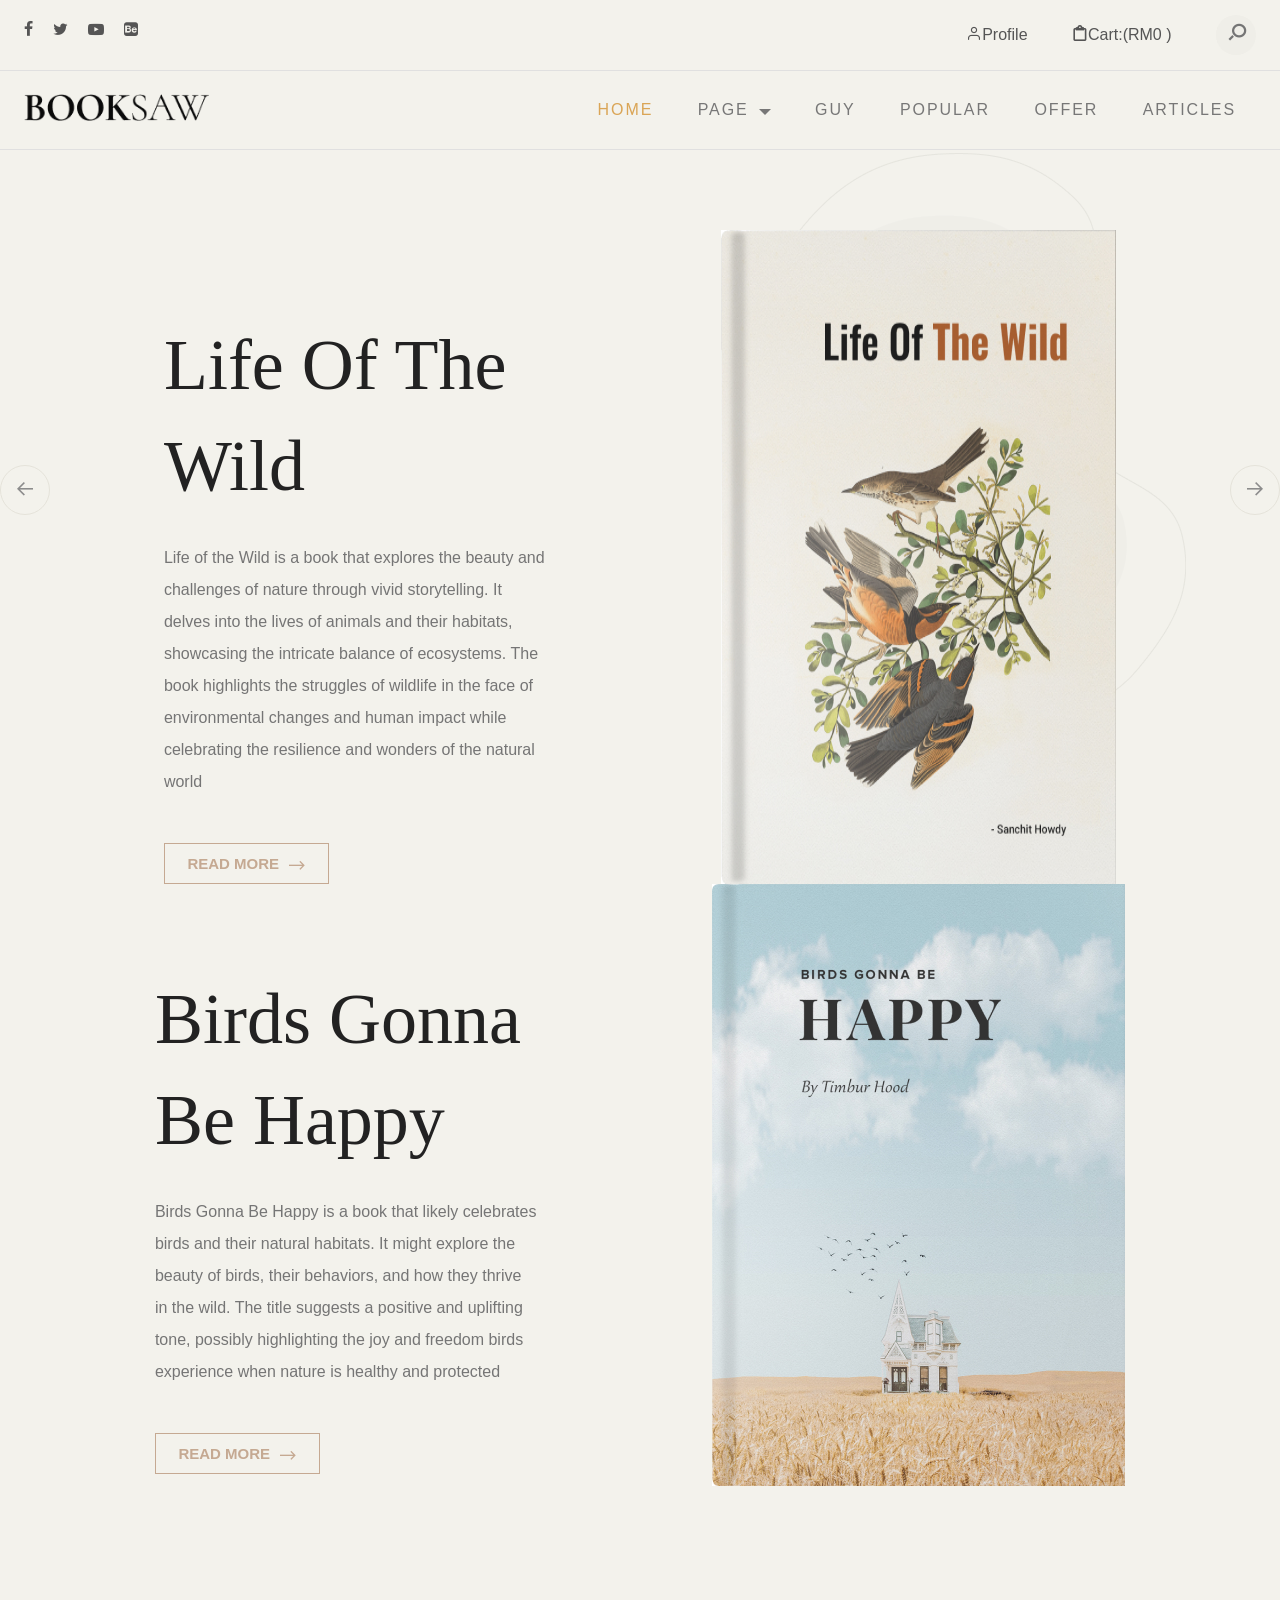
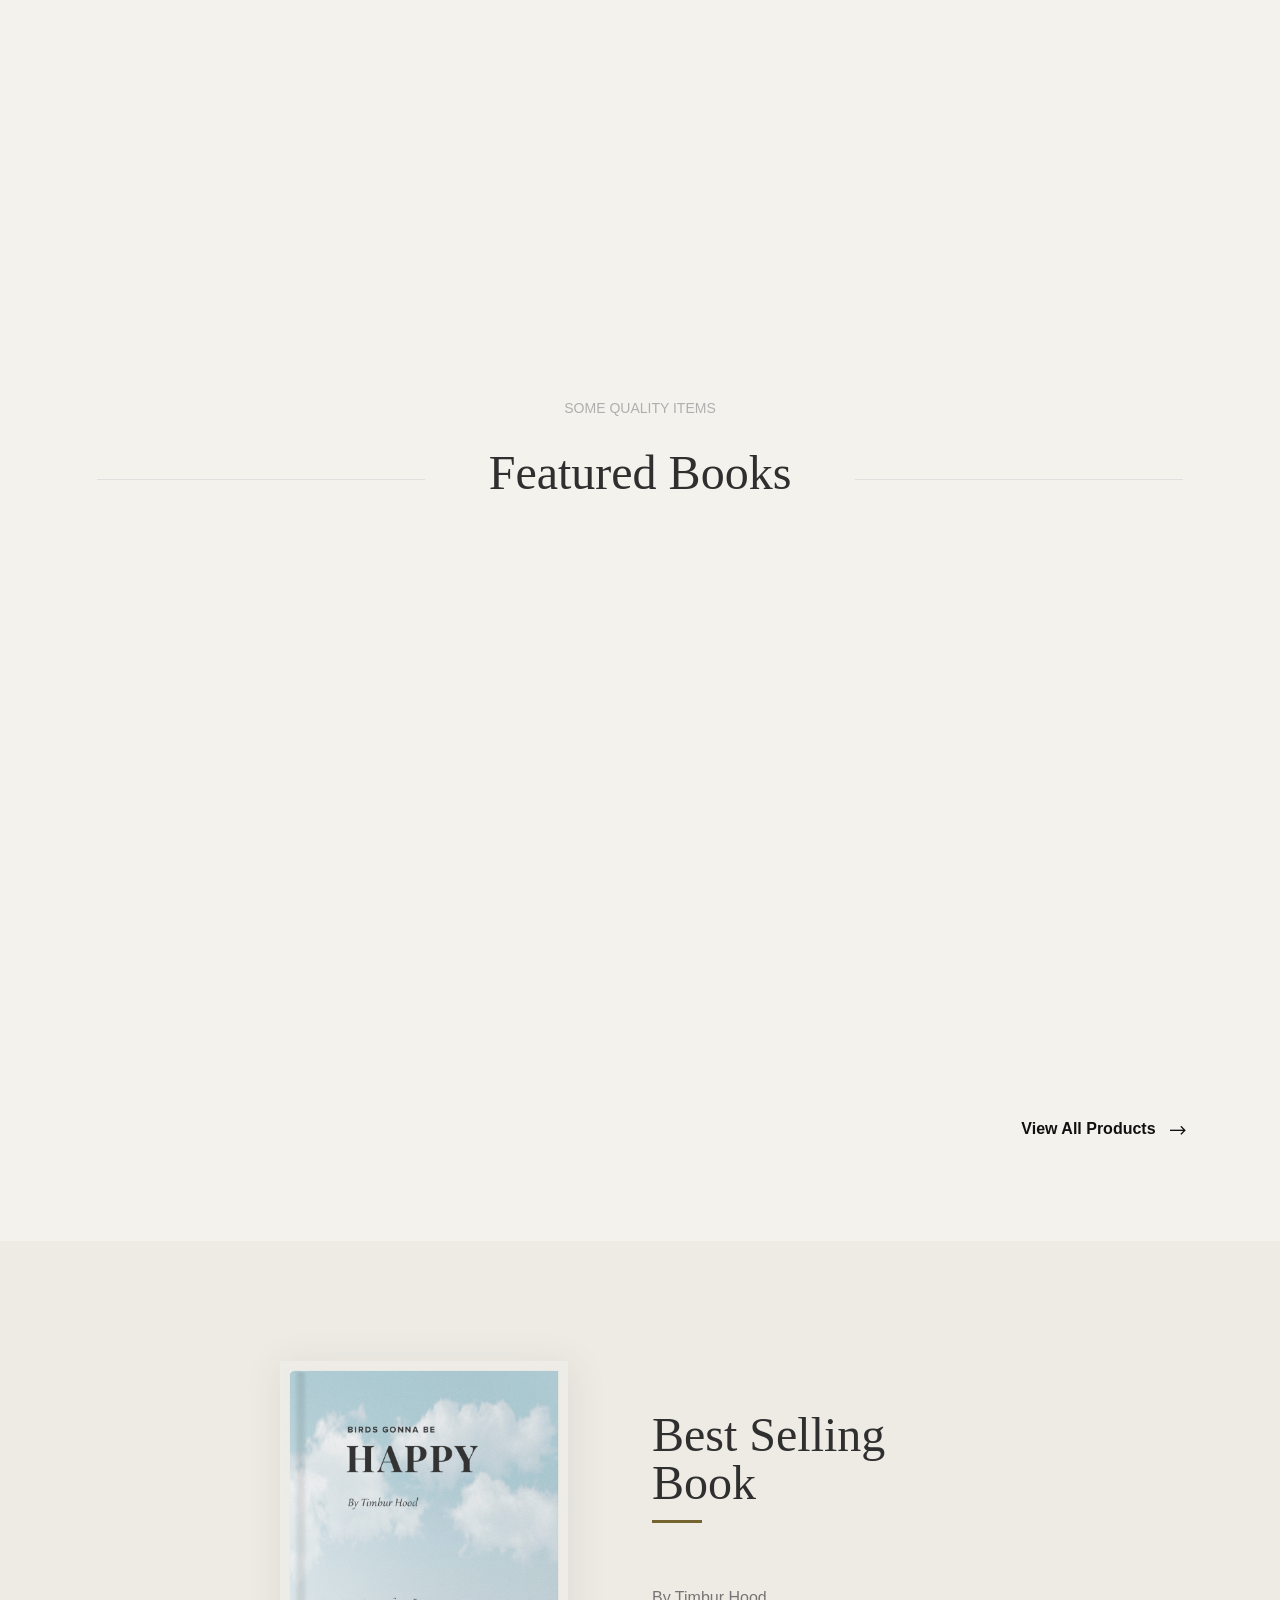
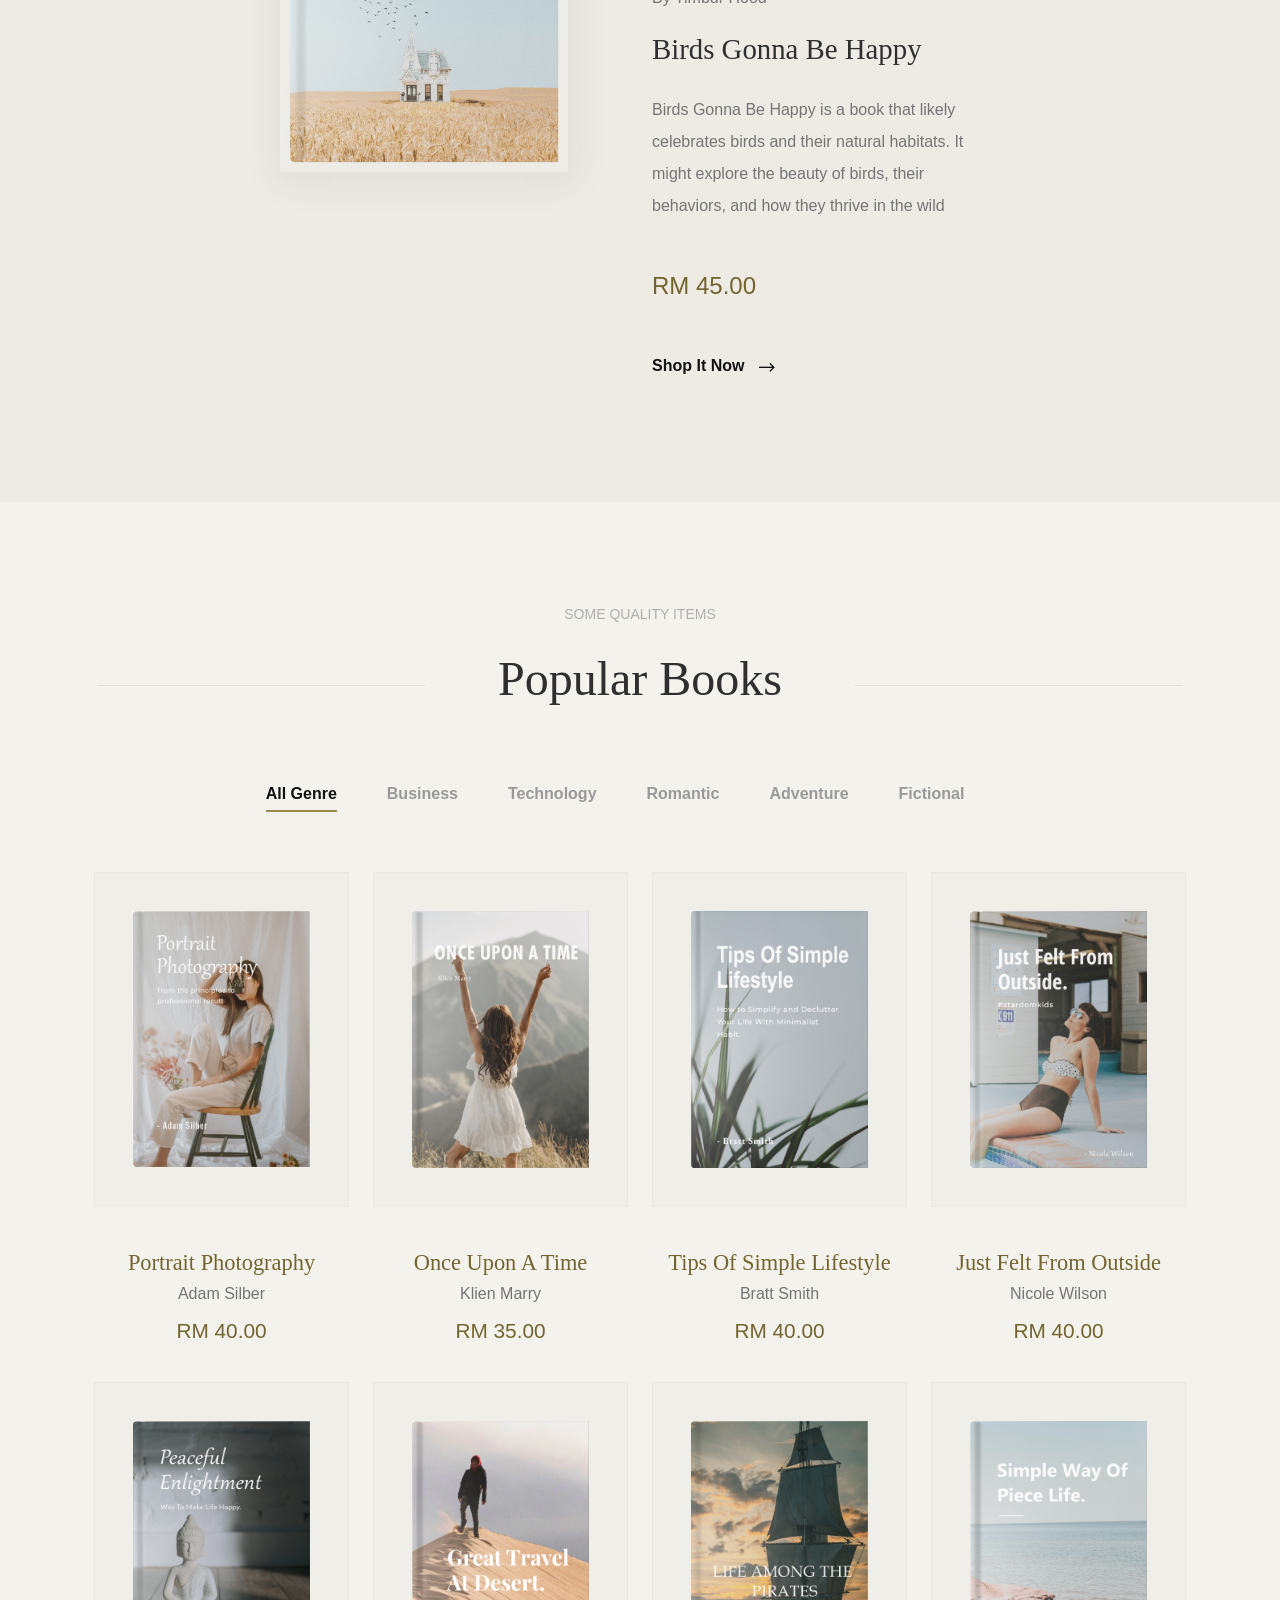
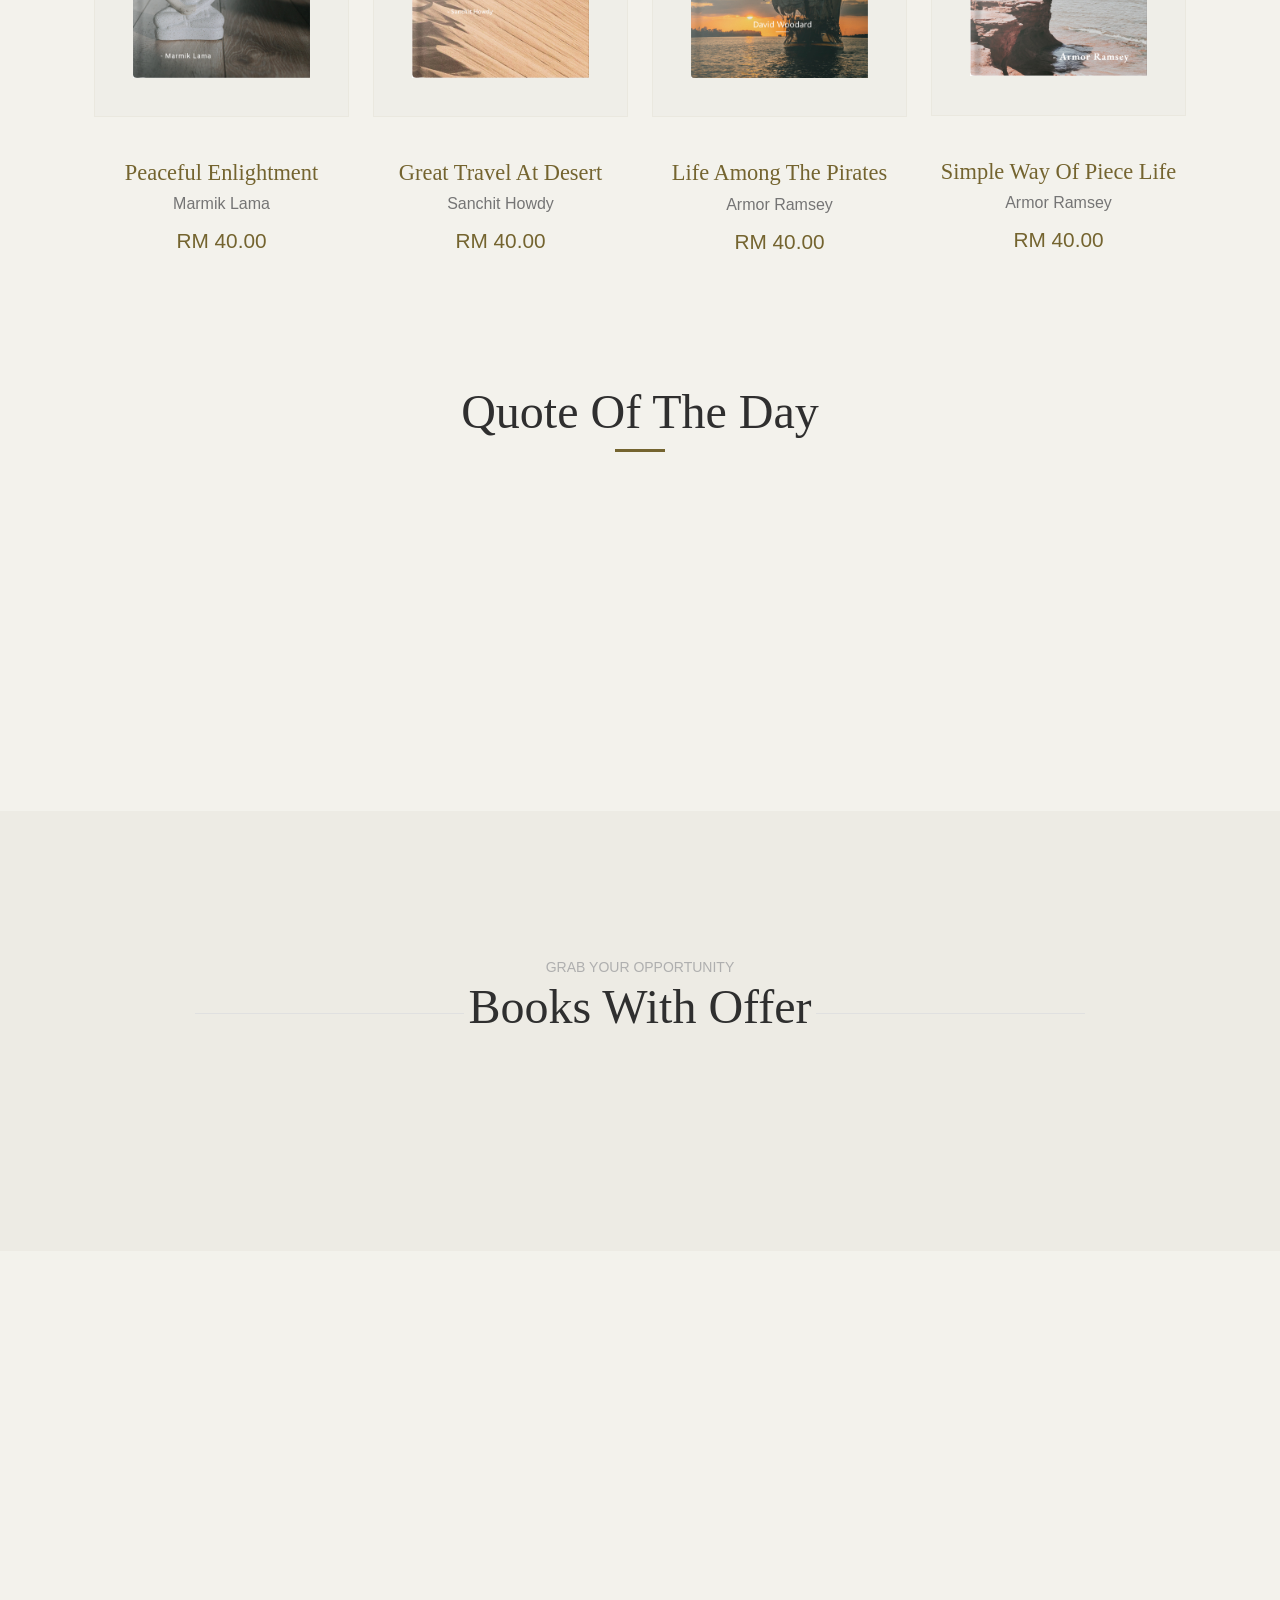
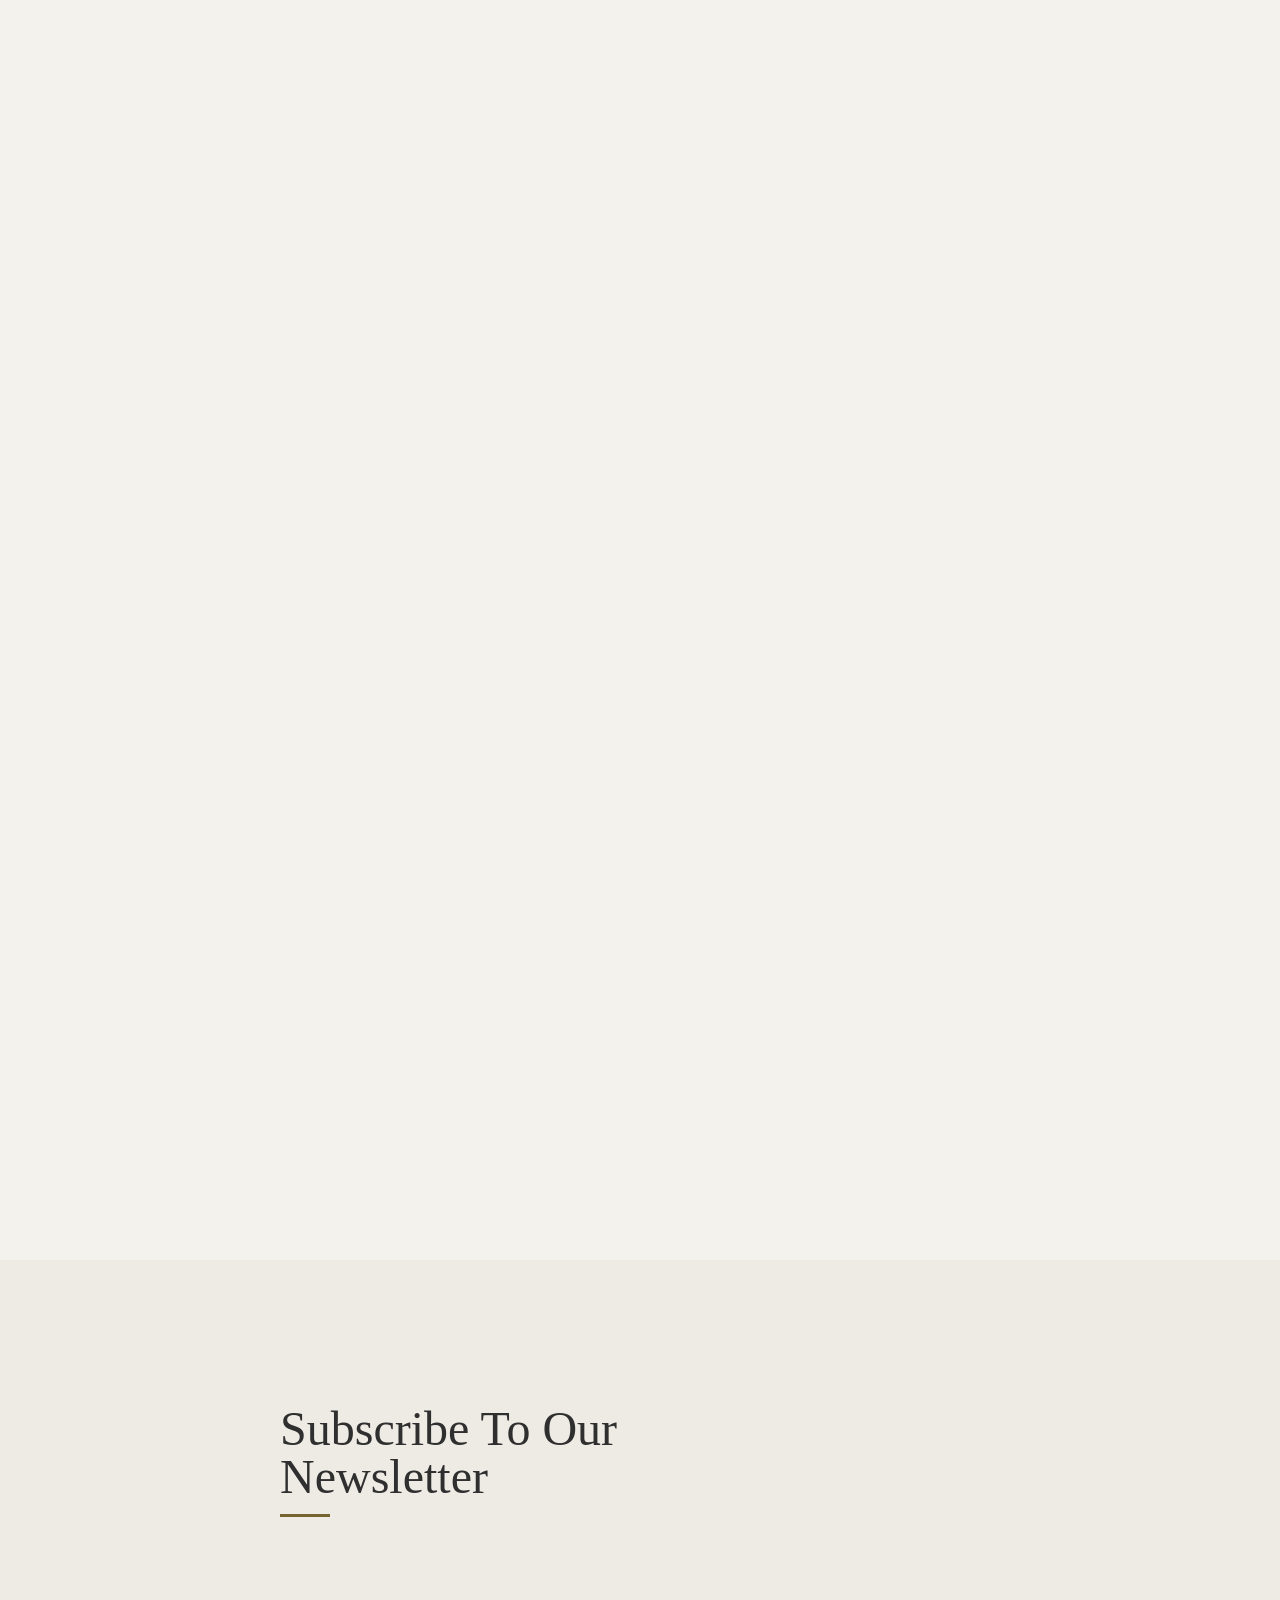
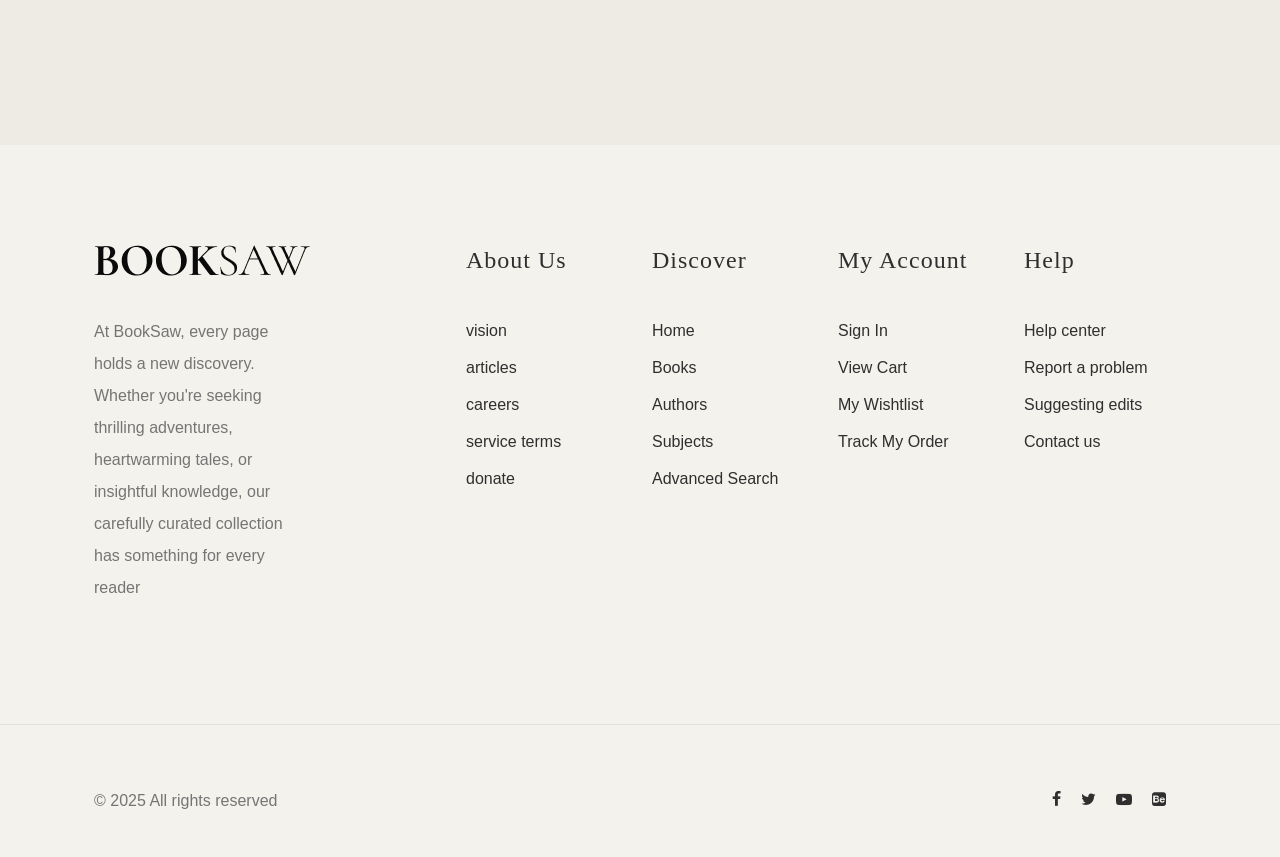
==== index.html @ 44cd3857 "Commit pertama" ====
<!DOCTYPE html>
<html lang="en">

<head>
	<title>BookSaw</title>
	<meta charset="utf-8">
	<meta http-equiv="X-UA-Compatible" content="IE=edge">
	<meta name="viewport" content="width=device-width, initial-scale=1.0">
	<meta name="format-detection" content="telephone=no">
	<meta name="apple-mobile-web-app-capable" content="yes">
	<meta name="author" content="">
	<meta name="keywords" content="">
	<meta name="description" content="">

	<link href="https://cdn.jsdelivr.net/npm/bootstrap@5.3.1/dist/css/bootstrap.min.css" rel="stylesheet"
		integrity="sha384-4bw+/aepP/YC94hEpVNVgiZdgIC5+VKNBQNGCHeKRQN+PtmoHDEXuppvnDJzQIu9" crossorigin="anonymous">

	<link rel="stylesheet" type="text/css" href="css/normalize.css">
	<link rel="stylesheet" type="text/css" href="icomoon/icomoon.css">
	<link rel="stylesheet" type="text/css" href="css/vendor.css">
	<link rel="stylesheet" type="text/css" href="style.css">

</head>

<body data-bs-spy="scroll" data-bs-target="#header" tabindex="0">

	<div id="header-wrap">

		<div class="top-content">
			<div class="container-fluid">
				<div class="row">
					<div class="col-md-6">
						<div class="social-links">
							<ul>
								<li>
									<a href="#"><i class="icon icon-facebook"></i></a>
								</li>
								<li>
									<a href="#"><i class="icon icon-twitter"></i></a>
								</li>
								<li>
									<a href="#"><i class="icon icon-youtube-play"></i></a>
								</li>
								<li>
									<a href="#"><i class="icon icon-behance-square"></i></a>
								</li>
							</ul>
						</div><!--social-links-->
					</div>
					<div class="col-md-6">
						<div class="right-element">
							<a href="#" class="user-account for-buy"><i
									class="icon icon-user"></i><span>Profile</span></a>
							<a href="#" class="cart for-buy"><i class="icon icon-clipboard"></i><span>Cart:(RM0
									)</span></a>

							<div class="action-menu">

								<div class="search-bar">
									<a href="#" class="search-button search-toggle" data-selector="#header-wrap">
										<i class="icon icon-search"></i>
									</a>
									<form role="search" method="get" class="search-box">
										<input class="search-field text search-input" placeholder="Search"
											type="search">
									</form>
								</div>
							</div>

						</div><!--top-right-->
					</div>

				</div>
			</div>
		</div><!--top-content-->

		<header id="header">
			<div class="container-fluid">
				<div class="row">

					<div class="col-md-2">
						<div class="main-logo">
							<a href="index.html"><img src="images/main-logo.png" alt="logo"></a>
						</div>

					</div>

					<div class="col-md-10">

						<nav id="navbar">
							<div class="main-menu stellarnav">
								<ul class="menu-list">
									<li class="menu-item active"><a href="#home">Home</a></li>
									<li class="menu-item has-sub">
										<a href="#pages" class="nav-link">Page</a>

										<ul>
											<li class="active"><a href="index.html">Home</a></li>
											<li><a href="index.html">About</a></li>
											<li><a href="index.html">Styles</a></li>
											<li><a href="index.html">Blog</a></li>
											<li><a href="index.html">Post Single</a></li>
											<li><a href="index.html">Our Store</a></li>
											<li><a href="index.html">Product Single</a></li>
											<li><a href="index.html">Contact</a></li>
											<li><a href="index.html">Thank You</a></li>
										</ul>

									</li>
									<li class="menu-item"><a href="#featured-books" class="nav-link">Guy</a></li>
									<li class="menu-item"><a href="#popular-books" class="nav-link">Popular</a></li>
									<li class="menu-item"><a href="#special-offer" class="nav-link">Offer</a></li>
									<li class="menu-item"><a href="#latest-blog" class="nav-link">Articles</a></li>
								</ul>

								<div class="hamburger">
									<span class="bar"></span>
									<span class="bar"></span>
									<span class="bar"></span>
								</div>

							</div>
						</nav>

					</div>

				</div>
			</div>
		</header>
	</div><!--header-wrap-->

	<section id="billboard">

		<div class="container">
			<div class="row">
				<div class="col-md-12">

					<button class="prev slick-arrow">
						<i class="icon icon-arrow-left"></i>
					</button>

					<div class="main-slider pattern-overlay">
						<div class="slider-item">
							<div class="banner-content">
								<h2 class="banner-title">Life of the wild</h2>
								<p>Life of the Wild is a book that explores the beauty and challenges of nature through vivid storytelling. 
									It delves into the lives of animals and their habitats, showcasing the intricate balance of ecosystems. 
									The book highlights the struggles of wildlife in the face of environmental 
									changes and human impact while celebrating the resilience and wonders of the natural world</p>
								<div class="btn-wrap">
									<a href="#" class="btn btn-outline-accent btn-accent-arrow">Read More<i
											class="icon icon-ns-arrow-right"></i></a>
								</div>
							</div><!--banner-content-->
							<img src="images/main-banner1.jpg" alt="banner" class="banner-image">
						</div><!--slider-item-->

						<div class="slider-item">
							<div class="banner-content">
								<h2 class="banner-title">Birds gonna be Happy</h2>
								<p>Birds Gonna Be Happy is a book that likely celebrates birds and their natural habitats. It might explore the beauty of birds, 
									their behaviors, and how they thrive in the wild. The title suggests a positive and uplifting tone, 
									possibly highlighting the joy and freedom birds experience when nature is healthy and protected</p>
								<div class="btn-wrap">
									<a href="#" class="btn btn-outline-accent btn-accent-arrow">Read More<i
											class="icon icon-ns-arrow-right"></i></a>
								</div>
							</div><!--banner-content-->
							<img src="images/main-banner2.jpg" alt="banner" class="banner-image">
						</div><!--slider-item-->

					</div><!--slider-->

					<button class="next slick-arrow">
						<i class="icon icon-arrow-right"></i>
					</button>

				</div>
			</div>
		</div>

	</section>

	<section id="client-holder" data-aos="fade-up">
		<div class="container">
			<div class="row">
				<div class="inner-content">
					<div class="logo-wrap">
						<div class="grid">
							<a href="#"><img src="images/client-image1.png" alt="client"></a>
							<a href="#"><img src="images/client-image2.png" alt="client"></a>
							<a href="#"><img src="images/client-image3.png" alt="client"></a>
							<a href="#"><img src="images/client-image4.png" alt="client"></a>
							<a href="#"><img src="images/client-image5.png" alt="client"></a>
						</div>
					</div><!--image-holder-->
				</div>
			</div>
		</div>
	</section>

	<section id="featured-books" class="py-5 my-5">
		<div class="container">
			<div class="row">
				<div class="col-md-12">

					<div class="section-header align-center">
						<div class="title">
							<span>Some quality items</span>
						</div>
						<h2 class="section-title">Featured Books</h2>
					</div>

					<div class="product-list" data-aos="fade-up">
						<div class="row">

							<div class="col-md-3">
								<div class="product-item">
									<figure class="product-style">
										<img src="images/product-item1.jpg" alt="Books" class="product-item">
										<button type="button" class="add-to-cart" data-product-tile="add-to-cart">Add to
											Cart</button>
									</figure>
									<figcaption>
										<h3>Simple way of piece life</h3>
										<span>Armor Ramsey</span>
										<div class="item-price">RM 40.00</div>
									</figcaption>
								</div>
							</div>

							<div class="col-md-3">
								<div class="product-item">
									<figure class="product-style">
										<img src="images/product-item2.jpg" alt="Books" class="product-item">
										<button type="button" class="add-to-cart" data-product-tile="add-to-cart">Add to
											Cart</button>
									</figure>
									<figcaption>
										<h3>Great travel at desert</h3>
										<span>Sanchit Howdy</span>
										<div class="item-price">RM 38.00</div>
									</figcaption>
								</div>
							</div>

							<div class="col-md-3">
								<div class="product-item">
									<figure class="product-style">
										<img src="images/product-item3.jpg" alt="Books" class="product-item">
										<button type="button" class="add-to-cart" data-product-tile="add-to-cart">Add to
											Cart</button>
									</figure>
									<figcaption>
										<h3>The lady beauty Scarlett</h3>
										<span>Arthur Doyle</span>
										<div class="item-price">RM 45.00</div>
									</figcaption>
								</div>
							</div>

							<div class="col-md-3">
								<div class="product-item">
									<figure class="product-style">
										<img src="images/product-item4.jpg" alt="Books" class="product-item">
										<button type="button" class="add-to-cart" data-product-tile="add-to-cart">Add to
											Cart</button>
									</figure>
									<figcaption>
										<h3>Once upon a time</h3>
										<span>Klien Marry</span>
										<div class="item-price">RM 35.00</div>
									</figcaption>
								</div>
							</div>

						</div><!--ft-books-slider-->
					</div><!--grid-->


				</div><!--inner-content-->
			</div>

			<div class="row">
				<div class="col-md-12">

					<div class="btn-wrap align-right">
						<a href="#" class="btn-accent-arrow">View all products <i
								class="icon icon-ns-arrow-right"></i></a>
					</div>

				</div>
			</div>
		</div>
	</section>

	<section id="best-selling" class="leaf-pattern-overlay">
		<div class="corner-pattern-overlay"></div>
		<div class="container">
			<div class="row justify-content-center">

				<div class="col-md-8">

					<div class="row">

						<div class="col-md-6">
							<figure class="products-thumb">
								<img src="images/single-image.jpg" alt="book" class="single-image">
							</figure>
						</div>

						<div class="col-md-6">
							<div class="product-entry">
								<h2 class="section-title divider">Best Selling Book</h2>

								<div class="products-content">
									<div class="author-name">By Timbur Hood</div>
									<h3 class="item-title">Birds gonna be happy</h3>
									<p>Birds Gonna Be Happy is a book that likely celebrates birds and their natural habitats. 
										It might explore the beauty of birds, their behaviors, and how they thrive in the wild</p>
									<div class="item-price">RM 45.00</div>
									<div class="btn-wrap">
										<a href="#" class="btn-accent-arrow">shop it now <i
												class="icon icon-ns-arrow-right"></i></a>
									</div>
								</div>

							</div>
						</div>

					</div>
					<!-- / row -->

				</div>

			</div>
		</div>
	</section>

	<section id="popular-books" class="bookshelf py-5 my-5">
		<div class="container">
			<div class="row">
				<div class="col-md-12">

					<div class="section-header align-center">
						<div class="title">
							<span>Some quality items</span>
						</div>
						<h2 class="section-title">Popular Books</h2>
					</div>

					<ul class="tabs">
						<li data-tab-target="#all-genre" class="active tab">All Genre</li>
						<li data-tab-target="#business" class="tab">Business</li>
						<li data-tab-target="#technology" class="tab">Technology</li>
						<li data-tab-target="#romantic" class="tab">Romantic</li>
						<li data-tab-target="#adventure" class="tab">Adventure</li>
						<li data-tab-target="#fictional" class="tab">Fictional</li>
					</ul>

					<div class="tab-content">
						<div id="all-genre" data-tab-content class="active">
							<div class="row">

								<div class="col-md-3">
									<div class="product-item">
										<figure class="product-style">
											<img src="images/tab-item1.jpg" alt="Books" class="product-item">
											<button type="button" class="add-to-cart" data-product-tile="add-to-cart">Add to
												Cart</button>
										</figure>
										<figcaption>
											<h3>Portrait photography</h3>
											<span>Adam Silber</span>
											<div class="item-price">RM 40.00</div>
										</figcaption>
									</div>
								</div>

								<div class="col-md-3">
									<div class="product-item">
										<figure class="product-style">
											<img src="images/tab-item2.jpg" alt="Books" class="product-item">
											<button type="button" class="add-to-cart" data-product-tile="add-to-cart">Add to
												Cart</button>
										</figure>
										<figcaption>
											<h3>Once upon a time</h3>
											<span>Klien Marry</span>
											<div class="item-price">RM 35.00</div>
										</figcaption>
									</div>
								</div>

								<div class="col-md-3">
									<div class="product-item">
										<figure class="product-style">
											<img src="images/tab-item3.jpg" alt="Books" class="product-item">
											<button type="button" class="add-to-cart" data-product-tile="add-to-cart">Add to
												Cart</button>
										</figure>
										<figcaption>
											<h3>Tips of simple lifestyle</h3>
											<span>Bratt Smith</span>
											<div class="item-price">RM 40.00</div>
										</figcaption>
									</div>
								</div>

								<div class="col-md-3">
									<div class="product-item">
										<figure class="product-style">
											<img src="images/tab-item4.jpg" alt="Books" class="product-item">
											<button type="button" class="add-to-cart" data-product-tile="add-to-cart">Add to
												Cart</button>
										</figure>
										<figcaption>
											<h3>Just felt from outside</h3>
											<span>Nicole Wilson</span>
											<div class="item-price">RM 40.00</div>
										</figcaption>
									</div>
								</div>

							</div>
							<div class="row">

								<div class="col-md-3">
									<div class="product-item">
										<figure class="product-style">
											<img src="images/tab-item5.jpg" alt="Books" class="product-item">
											<button type="button" class="add-to-cart" data-product-tile="add-to-cart">Add to
												Cart</button>
										</figure>
										<figcaption>
											<h3>Peaceful Enlightment</h3>
											<span>Marmik Lama</span>
											<div class="item-price">RM 40.00</div>
										</figcaption>
									</div>
								</div>

								<div class="col-md-3">
									<div class="product-item">
										<figure class="product-style">
											<img src="images/tab-item6.jpg" alt="Books" class="product-item">
											<button type="button" class="add-to-cart" data-product-tile="add-to-cart">Add to
												Cart</button>
										</figure>
										<figcaption>
											<h3>Great travel at desert</h3>
											<span>Sanchit Howdy</span>
											<div class="item-price">RM 40.00</div>
										</figcaption>
									</div>
								</div>

								<div class="col-md-3">
									<div class="product-item">
										<figure class="product-style">
											<img src="images/tab-item7.jpg" alt="Books" class="product-item">
											<button type="button" class="add-to-cart" data-product-tile="add-to-cart">Add to
												Cart</button>
										</figure>
										<figcaption>
											<h3>Life among the pirates</h3>
											<span>Armor Ramsey</span>
											<div class="item-price">RM 40.00</div>
										</figcaption>
									</div>
								</div>

								<div class="col-md-3">
									<div class="product-item">
										<figure class="product-style">
											<img src="images/tab-item8.jpg" alt="Books" class="product-item">
											<button type="button" class="add-to-cart" data-product-tile="add-to-cart">Add to
												Cart</button>
										</figure>
										<figcaption>
											<h3>Simple way of piece life</h3>
											<span>Armor Ramsey</span>
											<div class="item-price">RM 40.00</div>
										</figcaption>
									</div>
								</div>

							</div>

						</div>
						<div id="business" data-tab-content>
							<div class="row">
								<div class="col-md-3">
									<div class="product-item">
										<figure class="product-style">
											<img src="images/tab-item2.jpg" alt="Books" class="product-item">
											<button type="button" class="add-to-cart" data-product-tile="add-to-cart">Add to
												Cart</button>
										</figure>
										<figcaption>
											<h3>Peaceful Enlightment</h3>
											<span>Marmik Lama</span>
											<div class="item-price">RM 40.00</div>
										</figcaption>
									</div>
								</div>

								<div class="col-md-3">
									<div class="product-item">
										<figure class="product-style">
											<img src="images/tab-item4.jpg" alt="Books" class="product-item">
											<button type="button" class="add-to-cart" data-product-tile="add-to-cart">Add to
												Cart</button>
										</figure>
										<figcaption>
											<h3>Great travel at desert</h3>
											<span>Sanchit Howdy</span>
											<div class="item-price">RM 40.00</div>
										</figcaption>
									</div>
								</div>

								<div class="col-md-3">
									<div class="product-item">
										<figure class="product-style">
											<img src="images/tab-item6.jpg" alt="Books" class="product-item">
											<button type="button" class="add-to-cart" data-product-tile="add-to-cart">Add to
												Cart</button>
										</figure>
										<figcaption>
											<h3>Life among the pirates</h3>
											<span>Armor Ramsey</span>
											<div class="item-price">RM 40.00</div>
										</figcaption>
									</div>
								</div>

								<div class="col-md-3">
									<div class="product-item">
										<figure class="product-style">
											<img src="images/tab-item8.jpg" alt="Books" class="product-item">
											<button type="button" class="add-to-cart" data-product-tile="add-to-cart">Add to
												Cart</button>
										</figure>
										<figcaption>
											<h3>Simple way of piece life</h3>
											<span>Armor Ramsey</span>
											<div class="item-price">RM 40.00</div>
										</figcaption>
									</div>
								</div>

							</div>
						</div>

						<div id="technology" data-tab-content>
							<div class="row">
								<div class="col-md-3">
									<div class="product-item">
										<figure class="product-style">
											<img src="images/tab-item1.jpg" alt="Books" class="product-item">
											<button type="button" class="add-to-cart" data-product-tile="add-to-cart">Add to
												Cart</button>
										</figure>
										<figcaption>
											<h3>Peaceful Enlightment</h3>
											<span>Marmik Lama</span>
											<div class="item-price">Rm 40.00</div>
										</figcaption>
									</div>
								</div>

								<div class="col-md-3">
									<div class="product-item">
										<figure class="product-style">
											<img src="images/tab-item3.jpg" alt="Books" class="product-item">
											<button type="button" class="add-to-cart" data-product-tile="add-to-cart">Add to
												Cart</button>
										</figure>
										<figcaption>
											<h3>Great travel at desert</h3>
											<span>Sanchit Howdy</span>
											<div class="item-price">RM 40.00</div>
										</figcaption>
									</div>
								</div>

								<div class="col-md-3">
									<div class="product-item">
										<figure class="product-style">
											<img src="images/tab-item5.jpg" alt="Books" class="product-item">
											<button type="button" class="add-to-cart" data-product-tile="add-to-cart">Add to
												Cart</button>
										</figure>
										<figcaption>
											<h3>Life among the pirates</h3>
											<span>Armor Ramsey</span>
											<div class="item-price">RM 40.00</div>
										</figcaption>
									</div>
								</div>

								<div class="col-md-3">
									<div class="product-item">
										<figure class="product-style">
											<img src="images/tab-item7.jpg" alt="Books" class="product-item">
											<button type="button" class="add-to-cart" data-product-tile="add-to-cart">Add to
												Cart</button>
										</figure>
										<figcaption>
											<h3>Simple way of piece life</h3>
											<span>Armor Ramsey</span>
											<div class="item-price">RM 40.00</div>
										</figcaption>
									</div>
								</div>
							</div>
						</div>

						<div id="romantic" data-tab-content>
							<div class="row">
								<div class="col-md-3">
									<div class="product-item">
										<figure class="product-style">
											<img src="images/tab-item1.jpg" alt="Books" class="product-item">
											<button type="button" class="add-to-cart" data-product-tile="add-to-cart">Add to
												Cart</button>
										</figure>
										<figcaption>
											<h3>Peaceful Enlightment</h3>
											<span>Marmik Lama</span>
											<div class="item-price">RM 40.00</div>
										</figcaption>
									</div>
								</div>

								<div class="col-md-3">
									<div class="product-item">
										<figure class="product-style">
											<img src="images/tab-item3.jpg" alt="Books" class="product-item">
											<button type="button" class="add-to-cart" data-product-tile="add-to-cart">Add to
												Cart</button>
										</figure>
										<figcaption>
											<h3>Great travel at desert</h3>
											<span>Sanchit Howdy</span>
											<div class="item-price">RM 40.00</div>
										</figcaption>
									</div>
								</div>

								<div class="col-md-3">
									<div class="product-item">
										<figure class="product-style">
											<img src="images/tab-item5.jpg" alt="Books" class="product-item">
											<button type="button" class="add-to-cart" data-product-tile="add-to-cart">Add to
												Cart</button>
										</figure>
										<figcaption>
											<h3>Life among the pirates</h3>
											<span>Armor Ramsey</span>
											<div class="item-price">RM 40.00</div>
										</figcaption>
									</div>
								</div>

								<div class="col-md-3">
									<div class="product-item">
										<figure class="product-style">
											<img src="images/tab-item7.jpg" alt="Books" class="product-item">
											<button type="button" class="add-to-cart" data-product-tile="add-to-cart">Add to
												Cart</button>
										</figure>
										<figcaption>
											<h3>Simple way of piece life</h3>
											<span>Armor Ramsey</span>
											<div class="item-price">RM 40.00</div>
										</figcaption>
									</div>
								</div>
							</div>
						</div>

						<div id="adventure" data-tab-content>
							<div class="row">
								<div class="col-md-3">
									<div class="product-item">
										<figure class="product-style">
											<img src="images/tab-item5.jpg" alt="Books" class="product-item">
											<button type="button" class="add-to-cart" data-product-tile="add-to-cart">Add to
												Cart</button>
										</figure>
										<figcaption>
											<h3>Life among the pirates</h3>
											<span>Armor Ramsey</span>
											<div class="item-price">RM 40.00</div>
										</figcaption>
									</div>
								</div>

								<div class="col-md-3">
									<div class="product-item">
										<figure class="product-style">
											<img src="images/tab-item7.jpg" alt="Books" class="product-item">
											<button type="button" class="add-to-cart" data-product-tile="add-to-cart">Add to
												Cart</button>
										</figure>
										<figcaption>
											<h3>Simple way of piece life</h3>
											<span>Armor Ramsey</span>
											<div class="item-price">RM 40.00</div>
										</figcaption>
									</div>
								</div>
							</div>
						</div>

						<div id="fictional" data-tab-content>
							<div class="row">
								<div class="col-md-3">
									<div class="product-item">
										<figure class="product-style">
											<img src="images/tab-item5.jpg" alt="Books" class="product-item">
											<button type="button" class="add-to-cart" data-product-tile="add-to-cart">Add to
												Cart</button>
										</figure>
										<figcaption>
											<h3>Life among the pirates</h3>
											<span>Armor Ramsey</span>
											<div class="item-price">RM 40.00</div>
										</figcaption>
									</div>
								</div>

								<div class="col-md-3">
									<div class="product-item">
										<figure class="product-style">
											<img src="images/tab-item7.jpg" alt="Books" class="product-item">
											<button type="button" class="add-to-cart" data-product-tile="add-to-cart">Add to
												Cart</button>
										</figure>
										<figcaption>
											<h3>Simple way of piece life</h3>
											<span>Armor Ramsey</span>
											<div class="item-price">RM 40.00</div>
										</figcaption>
									</div>
								</div>
							</div>
						</div>

					</div>

				</div><!--inner-tabs-->

			</div>
		</div>
	</section>

	<section id="quotation" class="align-center pb-5 mb-5">
		<div class="inner-content">
			<h2 class="section-title divider">Quote of the day</h2>
			<blockquote data-aos="fade-up">
				<q>“The more that you read, the more things you will know. The more that you learn, the more places
					you’ll go.”</q>
				<div class="author-name">Dr. Seuss</div>
			</blockquote>
		</div>
	</section>

	<section id="special-offer" class="bookshelf pb-5 mb-5">

		<div class="section-header align-center">
			<div class="title">
				<span>Grab your opportunity</span>
			</div>
			<h2 class="section-title">Books with offer</h2>
		</div>

		<div class="container">
			<div class="row">
				<div class="inner-content">
					<div class="product-list" data-aos="fade-up">
						<div class="grid product-grid">
							<div class="product-item">
								<figure class="product-style">
									<img src="images/product-item5.jpg" alt="Books" class="product-item">
									<button type="button" class="add-to-cart" data-product-tile="add-to-cart">Add to
										Cart</button>
								</figure>
								<figcaption>
									<h3>Simple way of piece life</h3>
									<span>Armor Ramsey</span>
									<div class="item-price">
										<span class="prev-price">RM 50.00</span>RM 40.00
									</div>
								</div>
							</figcaption>

							<div class="product-item">
								<figure class="product-style">
									<img src="images/product-item6.jpg" alt="Books" class="product-item">
									<button type="button" class="add-to-cart" data-product-tile="add-to-cart">Add to
										Cart</button>
								</figure>
								<figcaption>
									<h3>Great travel at desert</h3>
									<span>Sanchit Howdy</span>
									<div class="item-price">
										<span class="prev-price">RM 30.00</span>RM 38.00
									</div>
								</div>
							</figcaption>

							<div class="product-item">
								<figure class="product-style">
									<img src="images/product-item7.jpg" alt="Books" class="product-item">
									<button type="button" class="add-to-cart" data-product-tile="add-to-cart">Add to
										Cart</button>
								</figure>
								<figcaption>
									<h3>The lady beauty Scarlett</h3>
									<span>Arthur Doyle</span>
									<div class="item-price">
										<span class="prev-price">RM 35.00</span>RM 45.00
									</div>
								</div>
							</figcaption>

							<div class="product-item">
								<figure class="product-style">
									<img src="images/product-item8.jpg" alt="Books" class="product-item">
									<button type="button" class="add-to-cart" data-product-tile="add-to-cart">Add to
										Cart</button>
								</figure>
								<figcaption>
									<h3>Once upon a time</h3>
									<span>Klien Marry</span>
									<div class="item-price">
										<span class="prev-price">RM 25.00</span>RM 35.00
									</div>
								</div>
							</figcaption>

							<div class="product-item">
								<figure class="product-style">
									<img src="images/product-item2.jpg" alt="Books" class="product-item">
									<button type="button" class="add-to-cart" data-product-tile="add-to-cart">Add to
										Cart</button>
								</figure>
								<figcaption>
									<h3>Simple way of piece life</h3>
									<span>Armor Ramsey</span>
									<div class="item-price">RM 40.00</div>
								</figcaption>
							</div>
						</div><!--grid-->
					</div>
				</div><!--inner-content-->
			</div>
		</div>
	</section>

	<section id="subscribe">
		<div class="container">
			<div class="row justify-content-center">

				<div class="col-md-8">
					<div class="row">

						<div class="col-md-6">

							<div class="title-element">
								<h2 class="section-title divider">Subscribe to our newsletter</h2>
							</div>

						</div>
						<div class="col-md-6">

							<div class="subscribe-content" data-aos="fade-up">
								<p>Get the latest news, events, and announcements delivered straight to your inbox</p>
								<form id="form">
									<input type="text" name="email" placeholder="Enter your email addresss here">
									<button class="btn-subscribe">
										<span>send</span>
										<i class="icon icon-send"></i>
									</button>
								</form>
							</div>

						</div>

					</div>
				</div>

			</div>
		</div>
	</section>
	<footer id="footer">
		<div class="container">
			<div class="row">

				<div class="col-md-4">

					<div class="footer-item">
						<div class="company-brand">
							<img src="images/main-logo.png" alt="logo" class="footer-logo">
							<p>At BookSaw, every page holds a new discovery. Whether you're seeking thrilling adventures,
								heartwarming tales, or insightful knowledge, our carefully curated collection has something for every reader</p>
						</div>
					</div>

				</div>

				<div class="col-md-2">

					<div class="footer-menu">
						<h5>About Us</h5>
						<ul class="menu-list">
							<li class="menu-item">
								<a href="#">vision</a>
							</li>
							<li class="menu-item">
								<a href="#">articles </a>
							</li>
							<li class="menu-item">
								<a href="#">careers</a>
							</li>
							<li class="menu-item">
								<a href="#">service terms</a>
							</li>
							<li class="menu-item">
								<a href="#">donate</a>
							</li>
						</ul>
					</div>

				</div>
				<div class="col-md-2">

					<div class="footer-menu">
						<h5>Discover</h5>
						<ul class="menu-list">
							<li class="menu-item">
								<a href="#">Home</a>
							</li>
							<li class="menu-item">
								<a href="#">Books</a>
							</li>
							<li class="menu-item">
								<a href="#">Authors</a>
							</li>
							<li class="menu-item">
								<a href="#">Subjects</a>
							</li>
							<li class="menu-item">
								<a href="#">Advanced Search</a>
							</li>
						</ul>
					</div>

				</div>
				<div class="col-md-2">

					<div class="footer-menu">
						<h5>My account</h5>
						<ul class="menu-list">
							<li class="menu-item">
								<a href="#">Sign In</a>
							</li>
							<li class="menu-item">
								<a href="#">View Cart</a>
							</li>
							<li class="menu-item">
								<a href="#">My Wishtlist</a>
							</li>
							<li class="menu-item">
								<a href="#">Track My Order</a>
							</li>
						</ul>
					</div>

				</div>
				<div class="col-md-2">

					<div class="footer-menu">
						<h5>Help</h5>
						<ul class="menu-list">
							<li class="menu-item">
								<a href="#">Help center</a>
							</li>
							<li class="menu-item">
								<a href="#">Report a problem</a>
							</li>
							<li class="menu-item">
								<a href="#">Suggesting edits</a>
							</li>
							<li class="menu-item">
								<a href="#">Contact us</a>
							</li>
						</ul>
					</div>

				</div>

			</div>
			<!-- / row -->

		</div>
	</footer>

	<div id="footer-bottom">
		<div class="container">
			<div class="row">
				<div class="col-md-12">

					<div class="copyright">
						<div class="row">

							<div class="col-md-6">
								<p>© 2025 All rights reserved</p>
							</div>

							<div class="col-md-6">
								<div class="social-links align-right">
									<ul>
										<li>
											<a href="#"><i class="icon icon-facebook"></i></a>
										</li>
										<li>
											<a href="#"><i class="icon icon-twitter"></i></a>
										</li>
										<li>
											<a href="#"><i class="icon icon-youtube-play"></i></a>
										</li>
										<li>
											<a href="#"><i class="icon icon-behance-square"></i></a>
										</li>
									</ul>
								</div>
							</div>

						</div>
					</div><!--grid-->

				</div><!--footer-bottom-content-->
			</div>
		</div>
	</div>

	<script src="js/jquery-1.11.0.min.js"></script>
	<script src="https://cdn.jsdelivr.net/npm/bootstrap@5.3.1/dist/js/bootstrap.bundle.min.js"
		integrity="sha384-HwwvtgBNo3bZJJLYd8oVXjrBZt8cqVSpeBNS5n7C8IVInixGAoxmnlMuBnhbgrkm"
		crossorigin="anonymous"></script>
	<script src="js/plugins.js"></script>
	<script src="js/script.js"></script>

</body>

</html>
---- icomoon/icomoon.css ----
@font-face {
  font-family: 'icomoon';
  src:  url('fonts/icomoon.eot?23qo56');
  src:  url('fonts/icomoon.eot?23qo56#iefix') format('embedded-opentype'),
    url('fonts/icomoon.ttf?23qo56') format('truetype'),
    url('fonts/icomoon.woff?23qo56') format('woff'),
    url('fonts/icomoon.svg?23qo56#icomoon') format('svg');
  font-weight: normal;
  font-style: normal;
  font-display: block;
}

[class^="icon-"], [class*=" icon-"] {
  /* use !important to prevent issues with browser extensions that change fonts */
  font-family: 'icomoon' !important;
  speak: never;
  font-style: normal;
  font-weight: normal;
  font-variant: normal;
  text-transform: none;
  line-height: 1;

  /* Better Font Rendering =========== */
  -webkit-font-smoothing: antialiased;
  -moz-osx-font-smoothing: grayscale;
}

.icon-ns-arrow-right:before {
  content: "\e90b";
}
.icon-cancel:before {
  content: "\e904";
}
.icon-arrow-left-circle:before {
  content: "\e902";
}
.icon-arrow-right-circle:before {
  content: "\e903";
}
.icon-user:before {
  content: "\e907";
}
.icon-search:before {
  content: "\e905";
}
.icon-notes:before {
  content: "\e906";
}
.icon-clipboard:before {
  content: "\e908";
}
.icon-close:before {
  content: "\e909";
}
.icon-currency-dollar:before {
  content: "\e90a";
}
.icon-arrow-left:before {
  content: "\e900";
}
.icon-arrow-right:before {
  content: "\e901";
}
.icon-twitter:before {
  content: "\f099";
}
.icon-facebook:before {
  content: "\f09a";
}
.icon-facebook-f:before {
  content: "\f09a";
}
.icon-bars:before {
  content: "\f0c9";
}
.icon-navicon:before {
  content: "\f0c9";
}
.icon-reorder:before {
  content: "\f0c9";
}
.icon-youtube-play:before {
  content: "\f16a";
}
.icon-behance-square:before {
  content: "\f1b5";
}
.icon-paper-plane:before {
  content: "\f1d8";
}
.icon-send:before {
  content: "\f1d8";
}
.icon-pinterest-p:before {
  content: "\f231";
}
---- style.css ----
:root {
  /* widths for rows and containers
     */
  --header-height: 160px;
  --header-height-min: 80px;
}

/* on mobile devices below 600px
 */
@media screen and (max-width: 600px) {
  :root {
    --header-height: 100px;
    --header-height-min: 80px;
  }
}

/* Theme Colors */
:root {
  --accent-color: #C5A992;
  --secondary-color: #C5A992;
  --dark-color: #2f2f2f;
  --light-color: #F3F2EC;
  --body-text-color: #757575;
  --light-text-color: #afafaf;
  --dark-text-color: #2f2f2f;
}

/* Fonts */
:root {
  --body-font: "Raleway", sans-serif;
  --heading-font: "Prata", Georgia, serif;
  --secondary-font: "Playfair Display", Georgia, serif;
}

/* Bootstrap variables */
:root,
[data-bs-theme=light] {
  --heading-font: "Prata", Georgia, serif;
  --heading-font-weight: 400;
  --heading-color: var(--bs-dark);
  --heading-line-height: 1.1;

  --swiper-theme-color: var(--bs-primary);

  --custom-easing: cubic-bezier(.17, .67, .83, .67);

  /* theme colors */
  --bs-body-font-family: "Raleway", arial, sans-serif;
  --bs-body-font-size: 0.9rem;
  --bs-body-font-weight: 400;
  --bs-body-line-height: 1.7;
  --bs-body-color: #333;
  --bs-body-color-rgb: 51, 51, 51;

  --bs-primary: #C5A992;
  --bs-primary-dark: #C5A992;
  --bs-secondary: #C5A992;
  --bs-black: #111;
  --bs-light: #F1F1F0;
  --bs-dark: #212529;
  --bs-gray: #949494;
  --bs-gray-dark: #51565b;

  --bs-primary-rgb: 169, 128, 115;
  --bs-secondary-rgb: 253, 238, 233;
  --bs-black-rgb: 17, 17, 17;
  --bs-light-rgb: 241, 241, 240;
  --bs-dark-rgb: 33, 37, 41;

  --bs-link-color: var(--bs-dark);
  --bs-link-color-rgb: 17, 17, 17;
  --bs-link-decoration: underline;
  --bs-link-hover-color: var(--bs-primary);
  --bs-link-hover-color-rgb: 169, 128, 115;
}

.container,
.container-fluid,
.container-lg,
.container-md,
.container-sm,
.container-xl,
.container-xxl {
  /* spacing */
  --bs-gutter-x: 2.5rem;
}

.display-1,
.display-2,
.display-3,
.display-4,
.display-5,
.display-6 {
  font-family: var(--heading-font);
  font-weight: var(--heading-font-weight);
  line-height: var(--heading-line-height);
}

h1,
h2,
h3,
h4,
h5,
h6 {
  color: var(--heading-color);
}

a {
  text-decoration: none;
  transition: all 0.3s ease-out;
}

/* container fluid */
.container-fluid {
  /* width: 98%; */
  max-width: 1800px;
}

/* Dropdown */
.dropdown-menu {
  --bs-dropdown-border-radius: 0;
  --bs-dropdown-border-width: 0;
}

.dropdown-item {
  --bs-dropdown-item-padding-y: 0.25rem;
  --bs-dropdown-item-padding-x: 1rem;
  --bs-dropdown-link-color: var(--bs-black);
  --bs-dropdown-item-border-radius: 0;
}

.dropdown-item.active,
.dropdown-item:active {
  --bs-dropdown-link-active-color: var(--bs-light);
  --bs-dropdown-link-active-bg: var(--bs-black);
}

/* list group */
.list-group-item {
  --bs-list-group-item-padding-x: 0;
  --bs-list-group-border-width: 0;
}

/* btn */
.btn {
  --bs-btn-border-radius: 0;
}

.btn-primary {
  --bs-btn-color: #fff;
  --bs-btn-bg: var(--bs-primary);
  --bs-btn-border-color: var(--bs-primary);
  --bs-btn-hover-color: #fff;
  --bs-btn-hover-bg: var(--bs-primary-dark);
  --bs-btn-hover-border-color: var(--bs-primary-dark);
  --bs-btn-focus-shadow-rgb: 49, 132, 253;
  --bs-btn-active-color: #fff;
  --bs-btn-active-bg: var(--bs-secondary);
  --bs-btn-active-border-color: var(--bs-secondary);
  --bs-btn-active-shadow: inset 0 3px 5px rgba(0, 0, 0, 0.125);
  --bs-btn-disabled-color: #fff;
  --bs-btn-disabled-bg: var(--bs-primary);
  --bs-btn-disabled-border-color: var(--bs-primary);
}

.btn-outline-primary {
  --bs-btn-color: var(--bs-primary);
  --bs-btn-border-color: var(--bs-primary);
  --bs-btn-hover-color: #fff;
  --bs-btn-hover-bg: var(--bs-primary);
  --bs-btn-hover-border-color: var(--bs-primary);
  --bs-btn-focus-shadow-rgb: 13, 110, 253;
  --bs-btn-active-color: #fff;
  --bs-btn-active-bg: var(--bs-primary);
  --bs-btn-active-border-color: var(--bs-primary);
  --bs-btn-active-shadow: inset 0 3px 5px rgba(0, 0, 0, 0.125);
  --bs-btn-disabled-color: var(--bs-primary);
  --bs-btn-disabled-bg: transparent;
  --bs-btn-disabled-border-color: var(--bs-primary);
  --bs-gradient: none;
}

.pagination {
  --bs-pagination-active-bg: var(--bs-black);
  --bs-pagination-bg: transparent;
  --bs-pagination-border-width: 0;
  --bs-pagination-border-radius: 0;
}

/* breadcrumb */
.breadcrumb {
  --bs-breadcrumb-item-padding-x: 1em;
}

/* text white */
.text-white {
  --heading-color: var(--bs-light);
  --bs-breadcrumb-item-active-color: var(--bs-light);
  --bs-breadcrumb-divider-color: var(--bs-light);
  --bs-link-color-rgb: var(--bs-light-rgb);
  --bs-link-hover-color-rgb: var(--bs-light-rgb);
}

.text-white .nav-link {
  --bs-nav-link-color: var(--bs-light);
  --bs-nav-link-hover-color: var(--bs-light);
  --bs-nav-link-active-color: var(--bs-light);
  --bs-navbar-active-color: var(--bs-light);
}

/* accordion */
.accordion {
  --bs-accordion-border-width: 0;
  --bs-accordion-border-radius: 0;
  --bs-accordion-inner-border-radius: 0;
  --bs-accordion-btn-padding-x: 0;
  --bs-accordion-btn-padding-y: 1rem;
  --bs-accordion-btn-color: var(--bs-dark);
  --bs-accordion-btn-bg: transparent;
  --bs-accordion-btn-focus-border-color: var(--bs-dark);
  --bs-accordion-btn-focus-box-shadow: none;
  --bs-accordion-body-padding-x: 0;
  --bs-accordion-body-padding-y: 1rem;
  --bs-accordion-active-color: var(--bs-dark);
  --bs-accordion-active-bg: transparent;
}

.accordion-button {
  font-size: 1.2rem;
  border-bottom: 1px solid var(--bs-border-color);
}

/* form control */
.form-control:focus {
  border-color: #ccc;
  box-shadow: 0 0 0 0.25rem rgba(200, 200, 200, .25);
}

/* dark theme */
[data-bs-theme=dark] {
  color-scheme: dark;

  --heading-color: #fff;
  --bs-heading-color: #fff;
  --bs-link-color: #CCCCCC;
  --bs-link-hover-color: var(--bs-primary);
  --bs-link-color-rgb: 204, 204, 204;
  --bs-link-hover-color-rgb: 131, 169, 172;
  --bs-body-color: var(--bs-light);
  --bs-body-color-rgb: 241, 241, 240;
  --bs-body-bg: #111;
  --bs-body-bg-rgb: 17, 17, 41;

  color: var(--bs-gray);
}

[data-bs-theme=dark] .dropdown-item {
  --bs-dropdown-link-color: var(--bs-light);
  --bs-dropdown-link-hover-color: var(--bs-white);
}

[data-bs-theme=dark] .bg-white,
[data-bs-theme=dark] .bg-light {
  --bs-bg-opacity: 0.1;
}

/* end of Bootstrap Color Theme */

.container, .container-fluid, .container-lg, .container-md, .container-sm, .container-xl, .container-xxl {
  --bs-gutter-x: 3rem;
}

/* 2.1 General Styles
/*----------------------------------------------*/
*,
*::before,
*::after {
  -webkit-box-sizing: border-box;
  -moz-box-sizing: border-box;
  box-sizing: border-box;
}

html {
  box-sizing: border-box;
}

body {
  font-family: var(--body-font);
  font-size: 16px;
  line-height: 2;
  color: var(--body-text-color);
  background-color: var(--light-color);
}

body.no-scroll {
  overflow: hidden;
}

a {
  color: var(--accent-color);
  transition: 0.3s color ease-out;
}

a:hover {
  color: #111;
}

ul,
ol {
  margin-top: 0;
  margin-bottom: 10px;
  margin-left: 0;
}

ul ul,
ol ul,
ul ol,
ol ol {
  margin-top: 5px;
  margin-bottom: 0;
}

ul li,
ol li {
  margin-bottom: 5px;
  outline: 0;
}

ul li.active a {
  color: #daa556;
}

ul li:last-child,
ol li:last-child {
  margin-bottom: 0;
}

dl {
  margin-top: 0;
  margin-bottom: 2rem;
}

dt,
dd {
  line-height: 1.42857143;
}

dt {
  font-weight: bold;
}

dd {
  margin-left: 0;
}

button,
input,
select,
textarea {
  font-family: inherit;
  font-size: inherit;
  line-height: inherit;
  outline: 0;
}

figure {
  margin: 0;
}

img {
  display: inline-block;
  border: 0;
  max-width: 100%;
  height: auto;
  vertical-align: middle;
}

::selection {
  background: rgba(0, 0, 0, 0.8);
  color: #fff;
  text-shadow: none;
}

::-moz-selection {
  background: rgba(0, 0, 0, 0.8);
  color: #fff;
  text-shadow: none;
}

/* image align */
figure.align-right {
  margin: 30px 0 30px 30px;
}

/* Typography */
/*----------------------------------------------*/

h1,
.h1,
h2,
.h2,
h3,
.h3,
h4,
.h4,
h5,
.h5,
h6,
.h6 {
  font-family: var(--heading-font);
  line-height: 1.2;
  color: var(--dark-color);
}

h1.light,
.h1,
h2.light,
.h2,
h3.light,
.h3,
h4.light,
.h4,
h5.light,
.h5,
h6.light,
.h6 {
  color: #fff;
}

h1,
h2,
h3 {
  margin: 25px 0;
  text-transform: capitalize;
}

h5,
h6 {
  letter-spacing: 1px;
}

h1,
.h1 {
  font-size: 2.5em;
  line-height: 1.4;
}

h2,
.h2 {
  font-size: 1.5em;
  line-height: 1.4;
}

h3,
.h3 {
  font-size: 1.4em;
  line-height: 1.4;
}

h4,
.h4 {
  font-size: 1.1em;
  line-height: 1.4;
}

h5,
.h5 {
  font-size: .83em;
  line-height: 1.25;
}

h6,
.h6 {
  font-size: .67em;
  line-height: 1.1;
}

h1 a,
h2 a,
h3 a,
h4 a,
h5 a,
h6 a {
  font-weight: inherit;
  color: inherit;
  text-decoration: none;
}

p {
  margin: 0 0 20px 0;
}

p:empty {
  display: none;
}

small {
  font-size: 85%;
}

mark {
  background-color: #fcf8e3;
  padding: 0.28rem;
}

dfn,
cite,
em,
i {
  font-style: italic;
}

code,
kbd,
var {
  font-size: 14px;
}

code {
  background-color: #f9f2f4;
}

abbr {
  border-bottom: 0.1px dotted #666;
  cursor: help;
}

::placeholder {
  color: #999;
}

/*----------------------------------------------*/
/* 2.1 Floating & Alignment */
/*----------------------------------------------*/

.align-left {
  float: left;
  text-align: left;
}

.align-right {
  float: right;
  text-align: right;
}

.align-center {
  display: block;
  margin-left: auto;
  margin-right: auto;
  text-align: center;
}

/**::after,*/
.container::after,
.row::after,
.clearfix::after {
  display: block;
  clear: both;
  content: "";
}

/** Text Align
--------------------------------------------------------------*/

.text-left {
  text-align: left;
}

.text-right {
  text-align: right;
}

.text-center {
  text-align: center;
}

.text-justify {
  text-align: justify;
}

.text-nowrap {
  white-space: nowrap;
}

.text-lead {
  font-size: 120%;
  line-height: 1.7em;
}

.text-lead strong {
  font-size: 115%;
  font-weight: 500;
}

.text-muted {
  color: #777;
}

.text-pri {
  color: #ff9697;
}

.text-hide {
  font: 0/0 a;
  color: transparent;
  text-shadow: none;
  background-color: transparent;
  border: 0;
}

/*------------------------------------------------
/* 2.3 Forms
–––––––––––––––––––––––––––––––––––––––––––––––––– */
input[type="email"],
input[type="number"],
input[type="search"],
input[type="text"],
input[type="tel"],
input[type="url"],
input[type="password"],
textarea,
select {
  padding: 6px 10px;
  /* The 6px vertically centers text on FF, ignored by Webkit */
  background-color: #fff;
  border: 1px solid #D1D1D1;
  border-radius: 4px;
  box-shadow: none;
  box-sizing: border-box;
}

/* Removes awkward default styles on some inputs for iOS */
input[type="email"],
input[type="number"],
input[type="search"],
input[type="text"],
input[type="tel"],
input[type="url"],
input[type="password"],
textarea {
  -webkit-appearance: none;
  -moz-appearance: none;
  appearance: none;
}

textarea {
  min-height: 65px;
  padding-top: 6px;
  padding-bottom: 6px;
}

input[type="email"]:focus,
input[type="number"]:focus,
input[type="search"]:focus,
input[type="text"]:focus,
input[type="tel"]:focus,
input[type="url"]:focus,
input[type="password"]:focus,
textarea:focus,
select:focus {
  border: 1px solid #33C3F0;
  outline: 0;
}

label,
legend {
  display: block;
  margin-bottom: .5rem;
  font-weight: 600;
}

fieldset {
  padding: 0;
  border-width: 0;
}

input[type="checkbox"],
input[type="radio"] {
  display: inline;
}

label>.label-body {
  display: inline-block;
  margin-left: .5rem;
  font-weight: normal;
}

/*------------------------------------------------
/* 2.4 Lists
–––––––––––––––––––––––––––––––––––––––––––––––––– */
ul {
  list-style: circle inside;
}

ol {
  list-style: decimal inside;
}

ol,
ul {
  padding-left: 0;
  margin-top: 0;
}

ul ul,
ul ol,
ol ol,
ol ul {
  margin: 1.5rem 0 1.5rem 3rem;
  font-size: 90%;
}

li {
  margin-bottom: 1rem;
}

/*------------------------------------------------
/* 2.5 Code
–––––––––––––––––––––––––––––––––––––––––––––––––– */
code {
  padding: .2rem .5rem;
  margin: 0 .2rem;
  font-size: 90%;
  white-space: nowrap;
  background: #F1F1F1;
  border: 1px solid #E1E1E1;
  border-radius: 4px;
}

pre>code {
  display: block;
  padding: 1rem 1.5rem;
  white-space: pre;
}

/*------------------------------------------------
/* 2.6 Tables
–––––––––––––––––––––––––––––––––––––––––––––––––– */
th,
td {
  padding: 12px 15px;
  text-align: left;
  border-bottom: 1px solid #E1E1E1;
}

th:first-child,
td:first-child {
  padding-left: 0;
}

th:last-child,
td:last-child {
  padding-right: 0;
}

/*------------------------------------------------
/* 2.7 Spacing
–––––––––––––––––––––––––––––––––––––––––––––––––– */
button,
.button {
  margin-bottom: 1rem;
}

input,
textarea,
select,
fieldset {
  margin-bottom: 1.5rem;
}

pre,
blockquote,
dl,
figure,
table,
p,
ul,
ol,
form {
  margin-bottom: 2.5rem;
}

/*------------------------------------------------
/* 2.8 Utilities
–––––––––––––––––––––––––––––––––––––––––––––––––– */
.u-full-width {
  width: 100%;
  box-sizing: border-box;
}

.u-max-full-width {
  max-width: 100%;
  box-sizing: border-box;
}

.u-pull-right {
  float: right;
}

.u-pull-left {
  float: left;
}

.list-icon i {
  margin-right: 10px;
}

.list-unstyled {
  list-style: none;
}

.txt-fx .letter {
  opacity: 0;
}

/*------------------------------------------------
/* 2.9 Misc
–––––––––––––––––––––––––––––––––––––––––––––––––– */
hr {
  margin-top: 3rem;
  margin-bottom: 3.5rem;
  border-width: 0;
  border-top: 1px solid #E1E1E1;
}

/*--------------------------------------------------------------
/** 2.10 Buttons
--------------------------------------------------------------*/
a.btn,
input[type="button"],
input[type="submit"],
input[type="reset"],
input[type="file"],
button {
  background-image: none;
  background: var(--accent-color);
  text-decoration: none !important;
  display: inline-block;
  position: relative;
  border: 1px solid transparent;
  border-radius: 0;
  padding: 0.75em 1.5em;
  margin-top: 15px;
  font-size: 15px;
  font-weight: bold;
  line-height: normal;
  text-align: center;
  text-transform: uppercase;
  color: #fff;
  z-index: 1;
  cursor: pointer;
  white-space: nowrap;
  vertical-align: middle;
  -webkit-transition: all 0.3s ease-in;
  transition: all 0.3s ease-in;
  -ms-touch-action: manipulation;
  touch-action: manipulation;
  -webkit-user-select: none;
  -moz-user-select: none;
  -ms-user-select: none;
  user-select: none;
}

.btn:hover,
.btn:focus,
input[type="button"]:focus,
input[type="button"]:hover,
input[type="submit"]:focus,
input[type="submit"]:hover,
input[type="reset"]:focus,
input[type="reset"]:hover,
input[type="file"]:focus,
input[type="file"]:hover,
button:focus,
button:hover {
  text-decoration: none;
  outline: 0;
}

.light .btn:hover {
  color: #fff;
}

.btn:last-child {
  margin-right: 0;
}

.btn:active,
.btn.btn-outline-light:active,
.btn.btn-outline-dark:active,
.btn.btn-outline-accent:active,
input[type="button"]:active,
input[type="submit"]:active,
input[type="reset"]:active,
input[type="file"]:active,
button:active {
  outline: 0;
  background-image: none;
  -webkit-box-shadow: inset 0 1px 3px rgba(0, 0, 0, 0.3);
  box-shadow: inset 0 1px 3px rgba(0, 0, 0, 0.3);
}

.btn.disabled,
.btn[disabled],
fieldset[disabled] .btn {
  cursor: not-allowed;
  opacity: 0.65;
  box-shadow: none;
}

a.btn.disabled,
fieldset[disabled] a.btn {
  pointer-events: none;
}

/* - Button Sizes
------------------------------------------------------------- */
.btn.btn-small {
  padding: 0.325em 1.7em;
  font-size: 0.65em;
}

.btn.btn-medium {
  padding: 0.5em 1.75em;
  font-size: 0.75em;
}

.btn.btn-large {
  padding: 1em 2.5em;
}

.btn.btn-xlarge {
  padding: 1.5em 2.7em;
  font-size: 0.9em;
}

.btn.btn-image {
  background-color: transparent;
  padding: 0;
  max-height: 50px;
}

.btn.btn-image img {
  max-height: 50px;
}

/* - Button Shapes
------------------------------------------------------------- */
.btn.btn-rounded,
.btn.btn-rounded::after {
  border-radius: 4px;
}

.btn.btn-pill,
.btn.btn-pill::after {
  border-radius: 2em;
}

/* button outline */
.btn.btn-outline-dark,
.btn.btn-outline-light,
.btn.btn-outline-accent {
  border: 1px solid #fff;
  background: transparent;
  text-shadow: none;
  box-shadow: none;
}

.btn.btn-outline-dark:hover::after,
.btn.btn-outline-light:hover::after {
  background-color: transparent;
}

.btn.btn-outline-dark {
  border-color: #121212;
  color: #121212;
}

.btn.btn-outline-dark:hover {
  background: rgba(0, 0, 0, .03);
  background: #121212;
  border-color: #121212;
  color: #fff;
}

.btn.btn-outline-accent {
  background: transparent;
  border-color: var(--accent-color);
  color: var(--accent-color);
}

.btn.btn-outline-accent:hover {
  border-color: var(--dark-color);
  color: var(--dark-color) !important;
}

.btn.btn-outline-light {
  background: transparent;
  border-color: var(--light-text-color);
  color: var(--light-text-color);
}

.btn.btn-outline-light:hover {
  border-color: var(--accent-color);
  color: var(--accent-color) !important;
}

.btn.btn-full {
  display: block;
  margin: .85em 0;
  width: 100%;
  text-align: center;
}

/* button with line */
.btn-with-line {
  color: #fff;
  position: relative;
}

.btn-with-line:after {
  content: "";
  position: absolute;
  top: 8px;
  right: -66px;
  border-bottom: 2px solid #fff;
  width: 50%;
  z-index: 9;
  transition: 0.3s ease-out;
}

.btn-with-line:hover {
  color: #fff;
}

.btn-with-line:hover:after {
  width: 30%;
  right: -41px;
}

/* - Buttons Color Scheme
------------------------------------------------------------- */
.btn.btn-common {
  background: var(--accent-color);
  color: #fff;
}

.btn.btn-common:hover {
  background: #151515;
  color: #fff;
}

.btn.btn-accent {
  color: #ffffff;
  background-color: var(--accent-color);
}

.btn.btn-accent:hover {
  color: #ffffff !important;
  background-color: #121212;
}

.btn.btn-gray,
.btn.btn-grey {
  background: #9e9e9e;
  color: #fff;
}

.btn.btn-black {
  background: #121212;
  color: #fff;
}

.btn.btn-black:hover {
  background-color: #797979;
}

.btn.btn-white {
  background: #f8f8f8;
  text-shadow: none;
  color: #121212 !important;
}

.btn.btn-white:hover {
  background: var(--accent-color);
  text-shadow: none;
}

/* - Buttons Aligns
------------------------------------------------------------- */
.btn-left {
  text-align: left;
  display: block;
}

.btn-center {
  text-align: center;
  display: block;
}

.btn-right {
  text-align: right;
  display: block;
}


/*====================================================================*/
/* 5. CONTENT ELEMENTS */
/*====================================================================*/

/*--------------------------------------------------------------
/** 5.1 General Tabs
--------------------------------------------------------------*/
.nav {
  display: flex;
  flex-wrap: wrap;
  padding-left: 0;
  margin-bottom: 0;
  list-style: none;
}

.nav-link {
  display: block;
  padding: 0.5rem 1rem;
  text-decoration: none;
  transition: color 0.15s ease-in-out, background-color 0.15s ease-in-out, border-color 0.15s ease-in-out;
}

@media (prefers-reduced-motion: reduce) {
  .nav-link {
    transition: none;
  }
}

.nav-link:hover,
.nav-link:focus {
  color: var(--accent-color);
}

.nav-link.disabled {
  color: #6c757d;
  pointer-events: none;
  cursor: default;
}

.nav-tabs {
  border-bottom: 1px solid #dee2e6;
}

.nav-tabs .nav-link {
  color: #999;
  padding: 10px 30px;
  margin-bottom: -1px;
  background: none;
  border: 1px solid transparent;
  border-top-left-radius: 0.25rem;
  border-top-right-radius: 0.25rem;
}

.nav-tabs .nav-link:hover,
.nav-tabs .nav-link:focus {
  border-color: #e9ecef #e9ecef #dee2e6;
  isolation: isolate;
}

.nav-tabs .nav-link.disabled {
  color: #6c757d;
  background-color: transparent;
  border-color: transparent;
}

.nav-tabs .nav-link.active,
.nav-tabs .nav-item.show .nav-link {
  color: #495057;
  border-color: #dee2e6 #dee2e6 #f3f2ec;
  --bs-nav-tabs-link-active-bg: transparent;
}

.nav-tabs .dropdown-menu {
  margin-top: -1px;
  border-top-left-radius: 0;
  border-top-right-radius: 0;
}

.nav-pills .nav-link {
  background: none;
  border: 0;
  border-radius: 0.25rem;
}

.nav-pills .nav-link.active,
.nav-pills .show>.nav-link {
  color: #fff;
  background-color: #0d6efd;
}

.nav-fill>.nav-link,
.nav-fill .nav-item {
  flex: 1 1 auto;
  text-align: center;
}

.nav-justified>.nav-link,
.nav-justified .nav-item {
  flex-basis: 0;
  flex-grow: 1;
  text-align: center;
}

.nav-fill .nav-item .nav-link,
.nav-justified .nav-item .nav-link {
  width: 100%;
}

.bootstrap-tabs .tab-content {
  padding: 20px 0;
}

.bootstrap-tabs .tab-content>.tab-pane {
  display: none;
}

.bootstrap-tabs .tab-content>.active {
  display: block;
}

/*--------------------------------------------------------------
/** 5.2 Accordions
--------------------------------------------------------------*/
.fade {
  transition: opacity 0.15s linear;
}

@media (prefers-reduced-motion: reduce) {
  .fade {
    transition: none;
  }
}

.fade:not(.show) {
  opacity: 0;
}

.collapse:not(.show) {
  display: none;
}

.collapsing {
  height: 0;
  overflow: hidden;
  transition: height 0.35s ease;
}

@media (prefers-reduced-motion: reduce) {
  .collapsing {
    transition: none;
  }
}

.accordion-button {
  position: relative;
  display: flex;
  align-items: center;
  width: 100%;
  padding: 1rem 1.25rem;
  font-size: 1rem;
  color: #212529;
  text-align: left;
  background-color: #fff;
  border: 0;
  border-radius: 0;
  box-shadow: none;
  overflow-anchor: none;
  transition: color 0.15s ease-in-out, background-color 0.15s ease-in-out, border-color 0.15s ease-in-out, box-shadow 0.15s ease-in-out, border-radius 0.15s ease;
}

@media (prefers-reduced-motion: reduce) {
  .accordion-button {
    transition: none;
  }
}

.accordion-button:not(.collapsed) {
  color: var(--accent-color);
  /*box-shadow: inset 0 -1px 0 rgba(0, 0, 0, 0.125);*/
}

.accordion-button:not(.collapsed)::after {
  background-image: url("data:image/svg+xml,%3csvg xmlns='http://www.w3.org/2000/svg' viewBox='0 0 16 16' fill='%230c63e4'%3e%3cpath fill-rule='evenodd' d='M1.646 4.646a.5.5 0 0 1 .708 0L8 10.293l5.646-5.647a.5.5 0 0 1 .708.708l-6 6a.5.5 0 0 1-.708 0l-6-6a.5.5 0 0 1 0-.708z'/%3e%3c/svg%3e");
  transform: rotate(-180deg);
}

.accordion-button::after {
  flex-shrink: 0;
  width: 1.25rem;
  height: 1.25rem;
  margin-left: auto;
  content: "";
  background-image: url("data:image/svg+xml,%3csvg xmlns='http://www.w3.org/2000/svg' viewBox='0 0 16 16' fill='%23212529'%3e%3cpath fill-rule='evenodd' d='M1.646 4.646a.5.5 0 0 1 .708 0L8 10.293l5.646-5.647a.5.5 0 0 1 .708.708l-6 6a.5.5 0 0 1-.708 0l-6-6a.5.5 0 0 1 0-.708z'/%3e%3c/svg%3e");
  background-repeat: no-repeat;
  background-size: 1.25rem;
  transition: transform 0.2s ease-in-out;
}

@media (prefers-reduced-motion: reduce) {
  .accordion-button::after {
    transition: none;
  }
}

.accordion-button:hover {
  z-index: 2;
}

.accordion-button:focus {
  z-index: 3;
  outline: 0;
  box-shadow: none;
}

.accordion-header {
  margin-bottom: 0;
}

.accordion-item {
  background-color: #fff;
  border-bottom: 1px solid rgba(0, 0, 0, 0.125);
}

.accordion-body {
  padding: 1rem 1.25rem;
}

.accordion-flush .accordion-collapse {
  border-width: 0;
}

.accordion-flush .accordion-item {
  border-right: 0;
  border-left: 0;
  border-radius: 0;
}

.accordion-flush .accordion-item:first-child {
  border-top: 0;
}

.accordion-flush .accordion-item:last-child {
  border-bottom: 0;
}

.accordion-flush .accordion-item .accordion-button {
  border-radius: 0;
}

/*--------------------------------------------------------------
This is main CSS file that contains custom style rules used in this template
--------------------------------------------------------------*/


/* - Section Padding
--------------------------------------------------------------*/
.padding-xsmall {
  padding-top: 0.5em;
  padding-bottom: 0.5em;
}

.padding-small {
  padding-top: 2em;
  padding-bottom: 2em;
}

.padding-medium {
  padding-top: 4em;
  padding-bottom: 4em;
}

.padding-xlarge {
  padding-top: 9.5em;
  padding-bottom: 9.5em;
}

.padding-2xlarge {
  padding-top: 15em;
  padding-bottom: 15em;
}

/* no padding */
.no-padding-top {
  padding-top: 0 !important;
}

.no-padding-bottom {
  padding-bottom: 0 !important;
}

.no-gutter {
  padding: 0 !important;
}

/* no padding and margin */
.no-padding {
  padding: 0;
}

.no-margin {
  margin: 0;
}

/* - Section margin
--------------------------------------------------------------*/
.margin-small {
  margin-top: 3em;
  margin-bottom: 3em;
}

.margin-medium {
  margin-top: 4.5em;
  margin-bottom: 4.5em;
}

.margin-large {
  margin-top: 6em;
  margin-bottom: 6em;
}

.margin-xlarge {
  margin-top: 7.5em;
  margin-bottom: 7.5em;
}

@media only screen and (max-width: 768px) {

  .margin-small,
  .margin-medium,
  .margin-large,
  .margin-xlarge {
    margin-top: 1em;
    margin-bottom: 1em;
  }
}

/* - Button
------------------------------------------------------------- */

button {
  font-size: 1em;
  font-weight: 600;
  border: none;
  height: 65px;
  cursor: pointer;
  text-transform: uppercase;
}

.btn-wrap {
  text-transform: capitalize;
}

.btn-wrap a {
  text-decoration: none;
  font-weight: 600;
}

.btn-wrap a:hover {
  color: #74642F;
}

.btn-normal {
  color: #fff;
}

.btn-accent {
  color: #111;
}

.btn-submit {
  background: #fff;
  color: #2f2f2f;
}

.btn-submit:hover {
  background-color: #c5a992;
  color: #fff;
}

.btn-accent-arrow {
  color: #111;
}

.btn-wrap i.icon {
  transition: 0.5s ease-out;
  font-size: 9px;
  padding-left: 10px;
}

.btn-wrap:hover i.icon {
  padding-left: 20px;
}

.btn-subscribe {
  width: 30%;
  color: #111;
  background: transparent;
  margin: 0;
  height: max-content;
}

.btn-subscribe span {
  transition: 0.5s ease-out;
  padding-right: 5px;
  opacity: 1;
}

.btn-subscribe:hover span {
  padding-right: 10px;
  opacity: 0.5;
}

/*--- Image hover Effect
-----------------------------------------------*/
.image-hvr-effect {
  display: flex;
  overflow: hidden;
}

.image-hvr-effect img.post-image {
  transform: scale(1);
  will-change: transform;
  transition: transform 0.8s cubic-bezier(0.25, 0.46, 0.45, 0.94);
  z-index: 0;
}

.image-hvr-effect:hover img.post-image {
  transform: scale(1.1);
}


/*--- Pattern Overlay
-----------------------------------------------*/
.pattern-overlay {
  background-image: url(images/pattern1.png);
  background-repeat: no-repeat;
  background-position: top right;
}

.leaf-pattern-overlay {
  background-image: url(images/leaf.png);
  background-repeat: no-repeat;
  background-position: bottom left;
}

.corner-pattern-overlay {
  background-image: url(images/pattern2.png);
  background-repeat: no-repeat;
  background-position: top right;
}

/*--- Page Title
-----------------------------------------------*/
.page-title {
  font-size: 4.5em;
  margin-top: 2em;
}

@media screen and (max-width: 768px) {
  .page-title {
    font-size: 2.5em;
    margin-top: 1em;
  }
}

/*--- Section Title
-----------------------------------------------*/
.section-header {
  position: relative;
}

.section-title {
  font-size: 3em;
  font-weight: 500;
  line-height: 1;
  position: relative;
  margin-bottom: 75px;
}

.section-title.divider {
  width: 100%;
}

.section-title.divider:after {
  content: "";
  border-bottom: 3px solid #74642F;
  position: absolute;
  right: 0;
  bottom: -16px;
  left: 0;
  width: 50px;
}

.section-header .section-title:before,
.section-header .section-title:after {
  content: "";
  border-bottom: 1px solid #E0E0E0;
  position: absolute;
  top: 30px;
  width: 25%;
  align-items: center;
}

.section-header .section-title:before {
  left: 3px;
}

.section-header .section-title:after {
  right: 3px;
}

.section-header .title span {
  font-size: 14px;
  color: #afafaf;
  text-transform: uppercase;
}


@media screen and (max-width: 1366px) {

  .section-header .section-title:before,
  .section-header .section-title:after {
    width: 30%;
  }
}

@media screen and (max-width: 999px) {

  .section-header .section-title:before,
  .section-header .section-title:after {
    width: 25%;
  }
}

@media screen and (max-width: 768px) {
  .section-title {
    font-size: 2em;
  }

  .section-header .section-title:before,
  .section-header .section-title:after {
    top: 60px;
    width: 100%;
  }
}

/* -- Image Dimension
--------------------------------------------------------------*/
img.post-image {
  width: 100%;
  height: 328px;
  object-fit: cover;
}

/* -- Slick Slide
--------------------------------------------------------------*/
/* .slick-dots {
  bottom: -100px;
}

.slick-dots li {
  width: 10px;
  height: 10px;
  background: #D7D5CC;
  color: #D7D5CC;
  border-radius: 50%;
}

.slick-dots .slick-active {
  color: #74642F;
  background: #74642F;
  border: 1px solid #D7D5CC;
  outline: 1px solid #D7d5cc;
} */

/* -- Top Menu Part
--------------------------------------------------------------*/
.top-content {
  padding: 15px 0;
  border-bottom: 1px solid #E0E0E0;
}

.social-links ul {
  list-style: none;
  display: flex;
  margin-bottom: 0;
}

.social-links a {
  color: var(--dark-text-color);
  text-decoration: none;
}

.top-content li {
  padding-right: 30px;
}

.top-content li:last-child {
  padding-right: 0;
}

.top-content a {
  color: #555;
  text-decoration: none;
}

.top-content .right-element {
  text-align: right;
}

.top-content .right-element .for-buy {
  margin-right: 40px;
}

/* - Search Form hover Effects
------------------------------------------------------------- */
#header-wrap .action-menu {
  display: inline-block;
  align-items: baseline;
}

#header-wrap .action-menu span.opennav.openicon {
  cursor: pointer;
}

.action-menu .icon {
  font-size: 18px;
  font-weight: 800;
}

.action-menu .search-bar {
  overflow: hidden;
}

.action-menu .search-bar,
.action-menu .open-icon-wrap {
  width: 40px;
  height: 40px;
  background: #efeee8;
  border-radius: 40px;
  display: flex;
  justify-content: right;
  align-items: center;
  cursor: pointer;
  transition: 0.3s width cubic-bezier(0, 0.75, 0.49, 0.99);
}

#header-wrap .search-button {
  order: 1;
  padding-right: 10px;
  padding-left: 10px;
  text-decoration: none;
  color: var(--body-text-color);
}

#header-wrap.show .search-bar {
  width: 300px;
}

#header-wrap .search-bar form {
  margin: 0;
}

#header-wrap .search-box .search-input {
  width: 250px;
  border: 0;
  margin-bottom: 0;
  font-weight: 300;
  padding-left: 20px;
  background: #efeee8;
}

.action-menu .side-nav-bar .menu-btn a,
.action-menu .searchbar a {
  color: #000;
  text-decoration: none;
  line-height: 2.2;
}

.action-menu .icon.icon-menu-btn:hover {
  color: #fff;
  text-decoration: none;
}

.action-menu .menu-btn a {
  color: #07051a;
  text-decoration: none;
}

.action-menu .icon.icon-menu-btn:hover {
  color: var(--accent-color);
  text-decoration: none;
}

@media screen and (max-width: 768px) {
  .action-menu .search-bar {
    margin-top: 20px;
    width: 100%;
  }
}

/* - Main Navigation
------------------------------------------------------------- */
#header {
  padding: 20px 0;
  border-bottom: 1px solid #E0E0E0;
  background-color: #f3f2ec;
}

#header .menu-list a {
  text-transform: uppercase;
  font-weight: 500;
  letter-spacing: 0.12em;
}

#header .menu-list a.active {
  color: var(--accent-color);
}

/*----- Billboard
--------------------------------------------------------------*/
#billboard .main-slider {
  padding: 80px 0;
}

.main-slider .slider-item {
  display: flex;
  width: 100%;
  justify-content: center;
}

.main-slider .banner-content {
  width: 35%;
  margin-top: 60px;
  margin-right: 175px;
}

.banner-content h2.banner-title {
  font-size: 4.5em;
  font-weight: 500;
  color: #222;
}

.banner-content p {
  margin: 0 0 30px 0;
}

#billboard .slick-dots {
  left: 200px;
  bottom: 110px;
  width: 10%;
  text-align: inherit;
}

#billboard button.slick-arrow {
  background: transparent;
  border: 1px solid #E5E3DA;
  padding: initial;
  width: 50px;
  height: 50px;
  border-radius: 50%;
  position: absolute;
  top: 50%;
  z-index: 5;
  cursor: pointer;
}

#billboard button.slick-arrow:hover {
  border: 1px solid #74642F;
  background-color: #E5E3DA;
}

#billboard button.prev.slick-arrow {
  left: 110px;
}

#billboard button.next.slick-arrow {
  right: 110px;
}

#billboard .slick-arrow i.icon {
  color: #8C8C8C;
}

@media screen and (max-width: 1366px) {
  #billboard button.prev.slick-arrow {
    left: 0;
  }

  #billboard button.next.slick-arrow {
    right: 0;
  }
}

@media screen and (max-width: 999px) {
  .banner-content h2.banner-title {
    font-size: 3.5em;
  }

  #billboard .main-slider {
    margin: 70px 0;
    padding: 0;
  }

  .main-slider .slider-item {
    flex-wrap: wrap;
    text-align: center;
    flex-direction: column-reverse;
  }

  .main-slider .banner-content {
    width: 100%;
    margin-top: 60px;
    margin-right: 0;
    margin-bottom: 80px;
  }

  #billboard .slick-dots {
    left: 0;
    bottom: 0;
    width: 100%;
    text-align: center;
  }
}

/*----- Cient-holder Section
--------------------------------------------------------------*/
#client-holder {
  background: #EDEBE4;
  padding: 105px 0;
}

#client-holder .logo-wrap {
  max-width: 1000px;
  margin: auto;
}

/*----- Featured Books Section
--------------------------------------------------------------*/

#featured-books .product-list {
  border-bottom: 1px solid #E0E0E0;
  margin-bottom: 30px;
}

/*----- Best Selling Section Section
--------------------------------------------------------------*/
#best-selling {
  background: #EDEBE4;
  padding: 120px 0;
}

#best-selling .products-thumb {
  margin-right: 60px;
  box-shadow: 2px 6px 34px 4px rgba(63, 63, 63, 0.08);
}

#best-selling .product-entry {
  margin-top: 50px;
}

#best-selling .product-entry h3.item-title {
  font-size: 1.8em;
  font-weight: 100;
  margin-top: 15px;
}

#best-selling .product-entry .item-price {
  font-size: 1.5em;
  color: #74642F;
  margin-bottom: 40px;
}

@media screen and (max-width: 768px) {
  #best-selling .products-thumb {
    margin: 0;
  }
}

/*----- Popular Books Section
--------------------------------------------------------------*/
.tab-content {
  position: relative;
}

[data-tab-content] {
  opacity: 0;
  visibility: hidden;
  height: 0;
  overflow: hidden;
}

.active[data-tab-content] {
  opacity: 1;
  visibility: visible;
  height: auto;
}

.tabs {
  display: flex;
  flex-wrap: wrap;
  margin: 55px 0;
  justify-content: center;
  list-style: none;
}

.tabs .tab {
  font-weight: 600;
  color: #999;
  margin-right: 50px;
  cursor: pointer;
}

.tabs .tab.active,
.tabs .tab:hover {
  color: #111;
  border-bottom: 2px solid #9A884C;
}

img.books-image {
  /*height: 290px;*/
  margin-right: 10px;
  margin-bottom: 20px;
  object-fit: cover;
}

/*----- Quotation Section
--------------------------------------------------------------*/
#quotation .section-title.divider,
#quotation .section-title.divider:after {
  margin: 0 auto;
}

#quotation blockquote {
  width: 40%;
  margin: 0 auto;
}

#quotation q {
  display: block;
  font-size: 1.6em;
  padding: 40px 0;
}

#quotation .author-name {
  font-family: "Prata", Georgia, serif;
  font-size: 1.4em;
}

@media screen and (max-width: 768px) {
  #quotation blockquote {
    width: 80%;
  }
}

/*
@media screen and (max-width: 1320px) {
  #quotation blockquote {
      width: 60%;
  }
}
*/
/*----- Special Offer Section
--------------------------------------------------------------*/
#special-offer .section-header {
  background: #EDEBE4;
  padding: 140px 0 220px;
  margin-bottom: -141px;
  z-index: -1;
}

#special-offer .section-title {
  width: 70%;
  margin: 0 auto;
}

span.prev-price {
  color: #999;
  font-size: 0.8em;
  padding-right: 10px;
  text-decoration: line-through;
}


/*----- Subscribe Section
--------------------------------------------------------------*/
#subscribe {
  background: #EDEBE4;
  padding: 120px 0;
}

#subscribe .subscribe-content {
  margin-left: 15px;
}

#subscribe .subscribe-content input[type="text"] {
  background: none;
  border: none;
  width: 252px;
}

#subscribe form#form {
  display: flex;
  justify-content: space-between;
  border-bottom: 1px solid #6F6F6F;
}

::-webkit-input-placeholder {
  color: #7A7A7A;
  /* WebKit browsers */
}

:-ms-input-placeholder {
  color: #7A7A7A;
  /* Internet Explorer 10+ */
}


@media screen and (max-width: 1200px) {
  #subscribe form#form {
    width: 90%;
  }

  #subscribe .subscribe-content input[type="text"] {
    width: 100%;
  }

  #subscribe .btn-subscribe {
    width: 30%;
  }
}

@media screen and (max-width: 980px) {

  /*#subscribe .grid {
      flex-wrap: wrap;
      justify-content: center;
  }*/
  #subscribe .section-title {
    width: 100%;
    margin: 0 auto 50px;
  }

  #subscribe p {
    width: 100%;
    text-align: left;
    margin: 30px auto;
  }

  #subscribe form#form,
  #subscribe .subscribe-content {
    width: 100%;
  }

  #subscribe form#form {
    margin: 0 auto;
  }

  #subscribe .subscribe-content {
    margin-left: 0;
  }

  #subscribe {
    margin-bottom: 90px;
  }

}

/*
@media screen and (max-width: 780px) {
  #subscribe form#form {
      width: 90%;
  }
  #subscribe .subscribe-content {
      width: 90%;
  }
}*/


/*----- Latest Blog Section
--------------------------------------------------------------*/
#latest-blog {
}

#latest-blog article.column {
  margin-bottom: 60px;
}

#latest-blog figure {
  margin-bottom: 30px;
}

#latest-blog .meta-date {
  font-family: "Prata", Georgia, serif;
  color: #74642F;
  padding-bottom: 20px;
}

#latest-blog h3 {
  font-size: 1.7em;
  font-weight: 500;
  margin-top: 0;
}

#latest-blog .links-element {
  display: flex;
  justify-content: space-between;
  border-top: 1px solid #C8C8C8;
  padding-top: 20px;
}

#latest-blog .categories {
  text-transform: uppercase;
}

.social-links li {
  padding-right: 20px;
}

@media screen and (max-width: 999px) {
  #latest-blog h3 {
    font-size: 1.4em;
  }
}

@media screen and (max-width: 767px) {
  #latest-blog .grid {
    flex-wrap: wrap;
  }

  #latest-blog article.column {
    width: 100%;
  }
}

/*----- Contact Section
--------------------------------------------------------------*/
#download-app {
  background: #EDEBE4;
  padding: 120px 0;
  overflow: hidden;
  z-index: 0;
}

/*#download-app .container {
    max-width: 1040px;
}*/
/*#download-app figure {
    width: 40%;
    z-index: 0;
}*/
#download-app .app-info {
  padding-top: 100px;
  margin-left: 50px;
}

#download-app .app-info p {
  margin-bottom: 50px;
}

@media screen and (max-width: 820px) {
  #download-app .grid {
    flex-wrap: wrap;
  }

  #download-app figure {
    margin: 0 auto;
  }

  #download-app .app-info {
    width: 90%;
    margin: 0 auto;
    padding-top: 80px;
  }
}

/*----- Footer Section
--------------------------------------------------------------*/
footer#footer {
  padding-bottom: 80px;
  margin-top: 100px;
  margin-bottom: 60px;
  border-bottom: 1px solid #E0E0E0;
}

#footer .footer-item {
  margin-right: 100px;
}

#footer .footer-item img.footer-logo {
  margin-bottom: 40px;
}

#footer .footer-item p {
  width: 80%;
}

#footer .footer-menu {
  margin-right: 40px;
  margin-bottom: 40px;
}

#footer .footer-menu ul {
  list-style: none;
}

#footer .footer-menu ul a {
  color: var(--dark-text-color);
  text-decoration: none;
}

#footer .footer-menu:last-child {
  margin-right: 0;
}

.footer-menu h5 {
  font-size: 1.5em;
  font-weight: 500;
  margin-top: 0;
  margin-bottom: 40px;
  text-transform: capitalize;
}

@media screen and (max-width: 768px) {
  #footer .footer-item {
    margin-right: 0;
  }
}

/* Shop page */
.products-grid {
  display: flex;
  justify-content: space-between;
  flex-wrap: wrap;
}

.product-style {
  position: relative;
  overflow: hidden;
}

.slick-slider .product-style {
  margin: 0 15px 25px;
}

.product-style figcaption p {
  margin-bottom: 20px;
}

.product-style img.product-item {
  position: relative;
  background: #EFEEE8;
  border: 1px solid #EAE8DF;
  padding: 15%;
  cursor: pointer;
  width: 100%;
}

.product-style button.add-to-cart {
  position: absolute;
  background: #000;
  color: #fff;
  width: 100%;
  margin: 0;
  text-transform: uppercase;
  text-align: center;
  line-height: 3;
  bottom: 300px;
  bottom: -65px;
  left: 0;
  z-index: 9;
  transition: 0.3s ease-out;
}

.product-style:hover button.add-to-cart {
  bottom: 380px;
  bottom: 0;
}

.product-item figcaption {
  margin-top: 30px;
  margin-bottom: 30px;
  text-align: center;
}

.product-item figcaption>h3 {
  font-size: 1.4em;
  font-weight: 500;
  color: #74642F;
  margin: 0;
}
.product-item figcaption>p {
  margin: 0;
}

.product-item .item-price {
  color: #74642F;
  font-size: 1.3em;
}

@media screen and (max-width: 768px) {
  .products-grid .product-item {
    width: 45%;
  }

  .product-style img.product-item {
    /*height: 550px;*/
    object-fit: contain;
    margin: 0 auto;
  }

  .products-grid.col-3 .product-style,
  .products-grid.col-4 .product-style,
  .products-grid.col-5 .product-style {
    width: 100%;
  }
}

@media screen and (max-width: 575px) {
  .products-grid .product-style {
    width: 100%;
  }
}
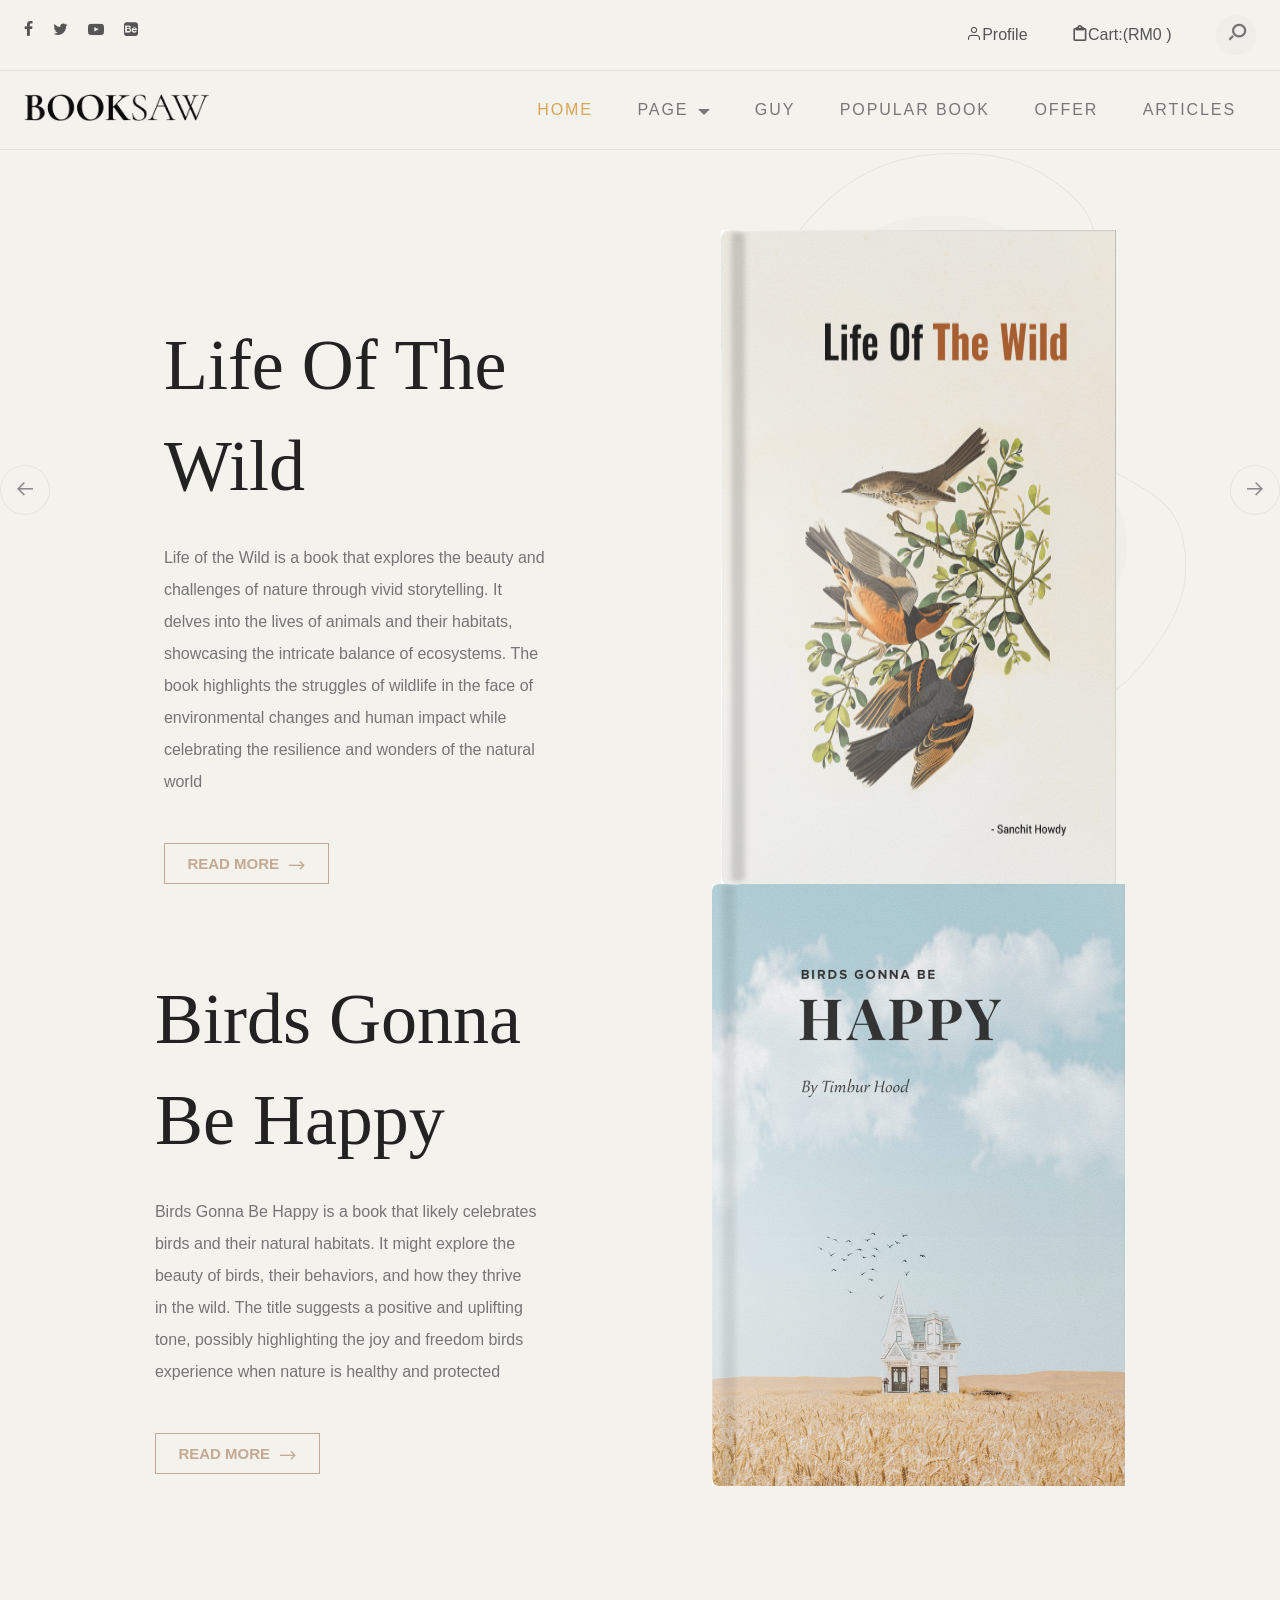
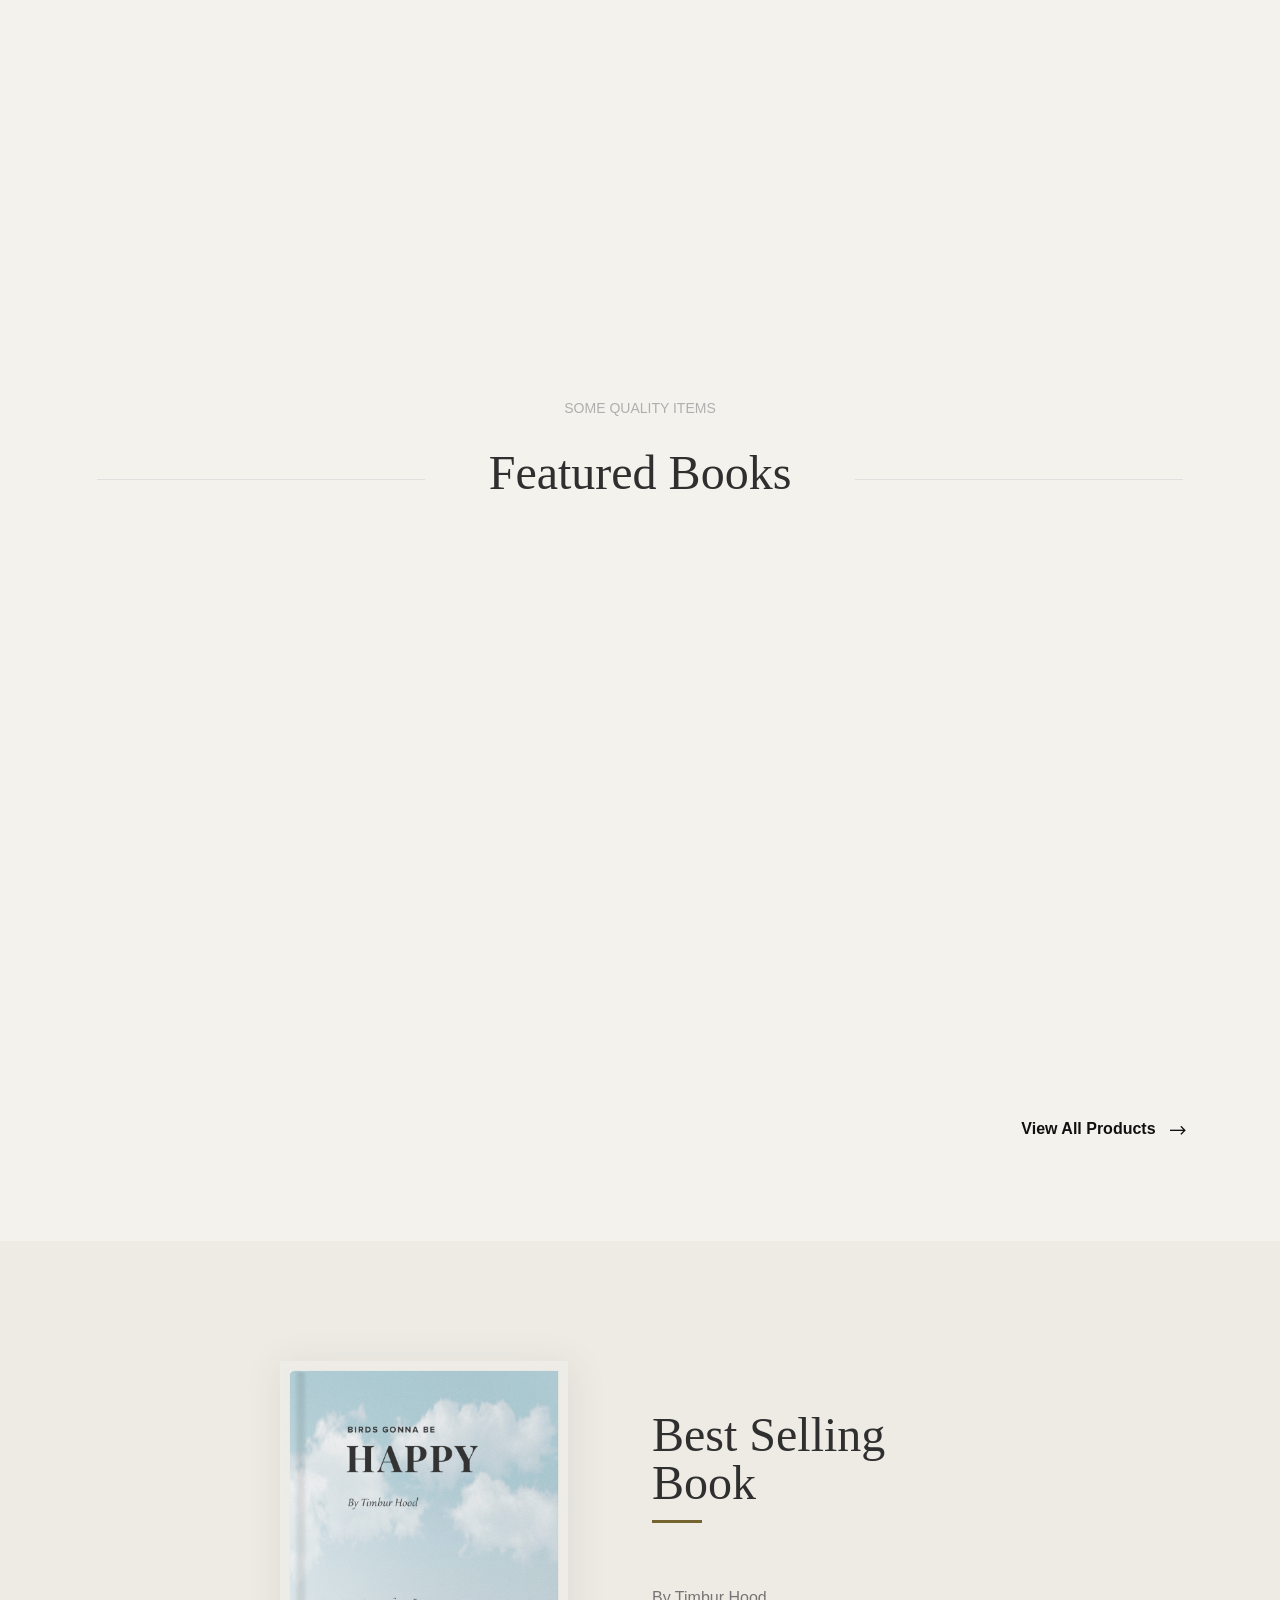
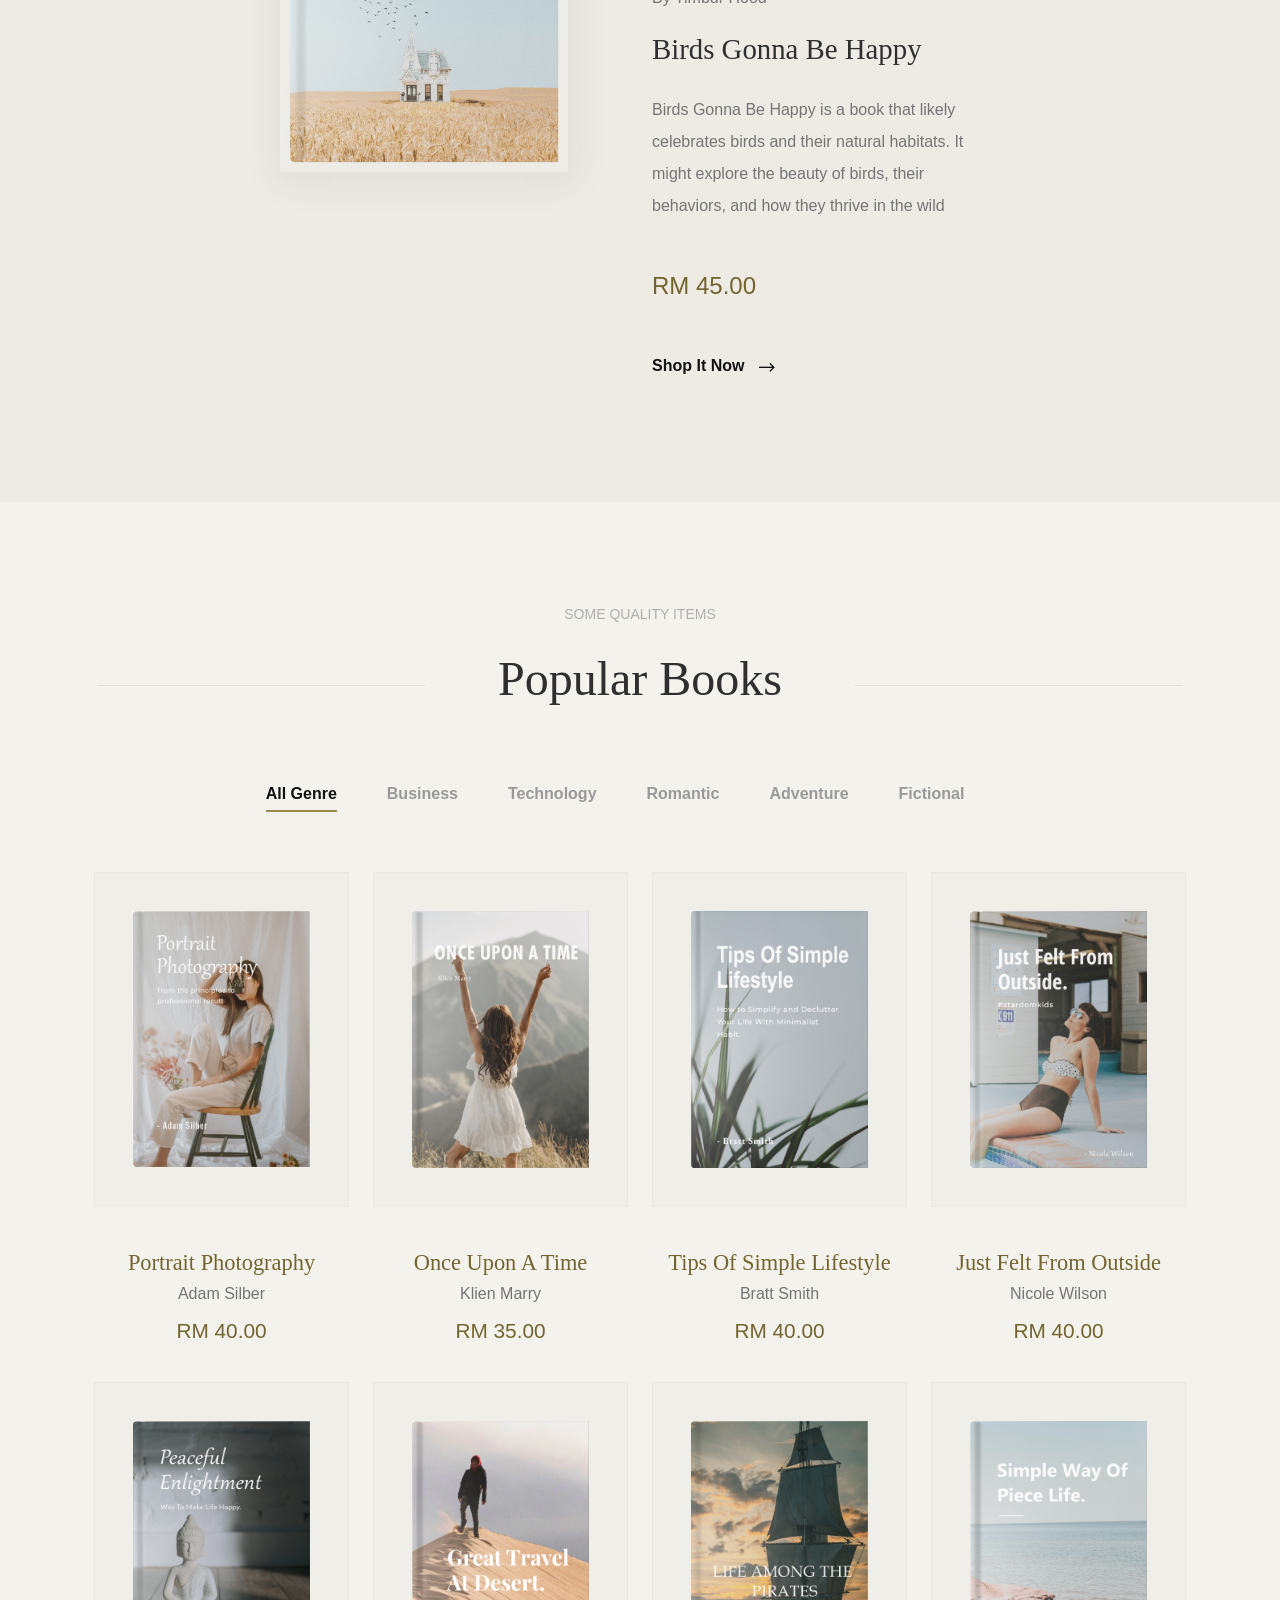
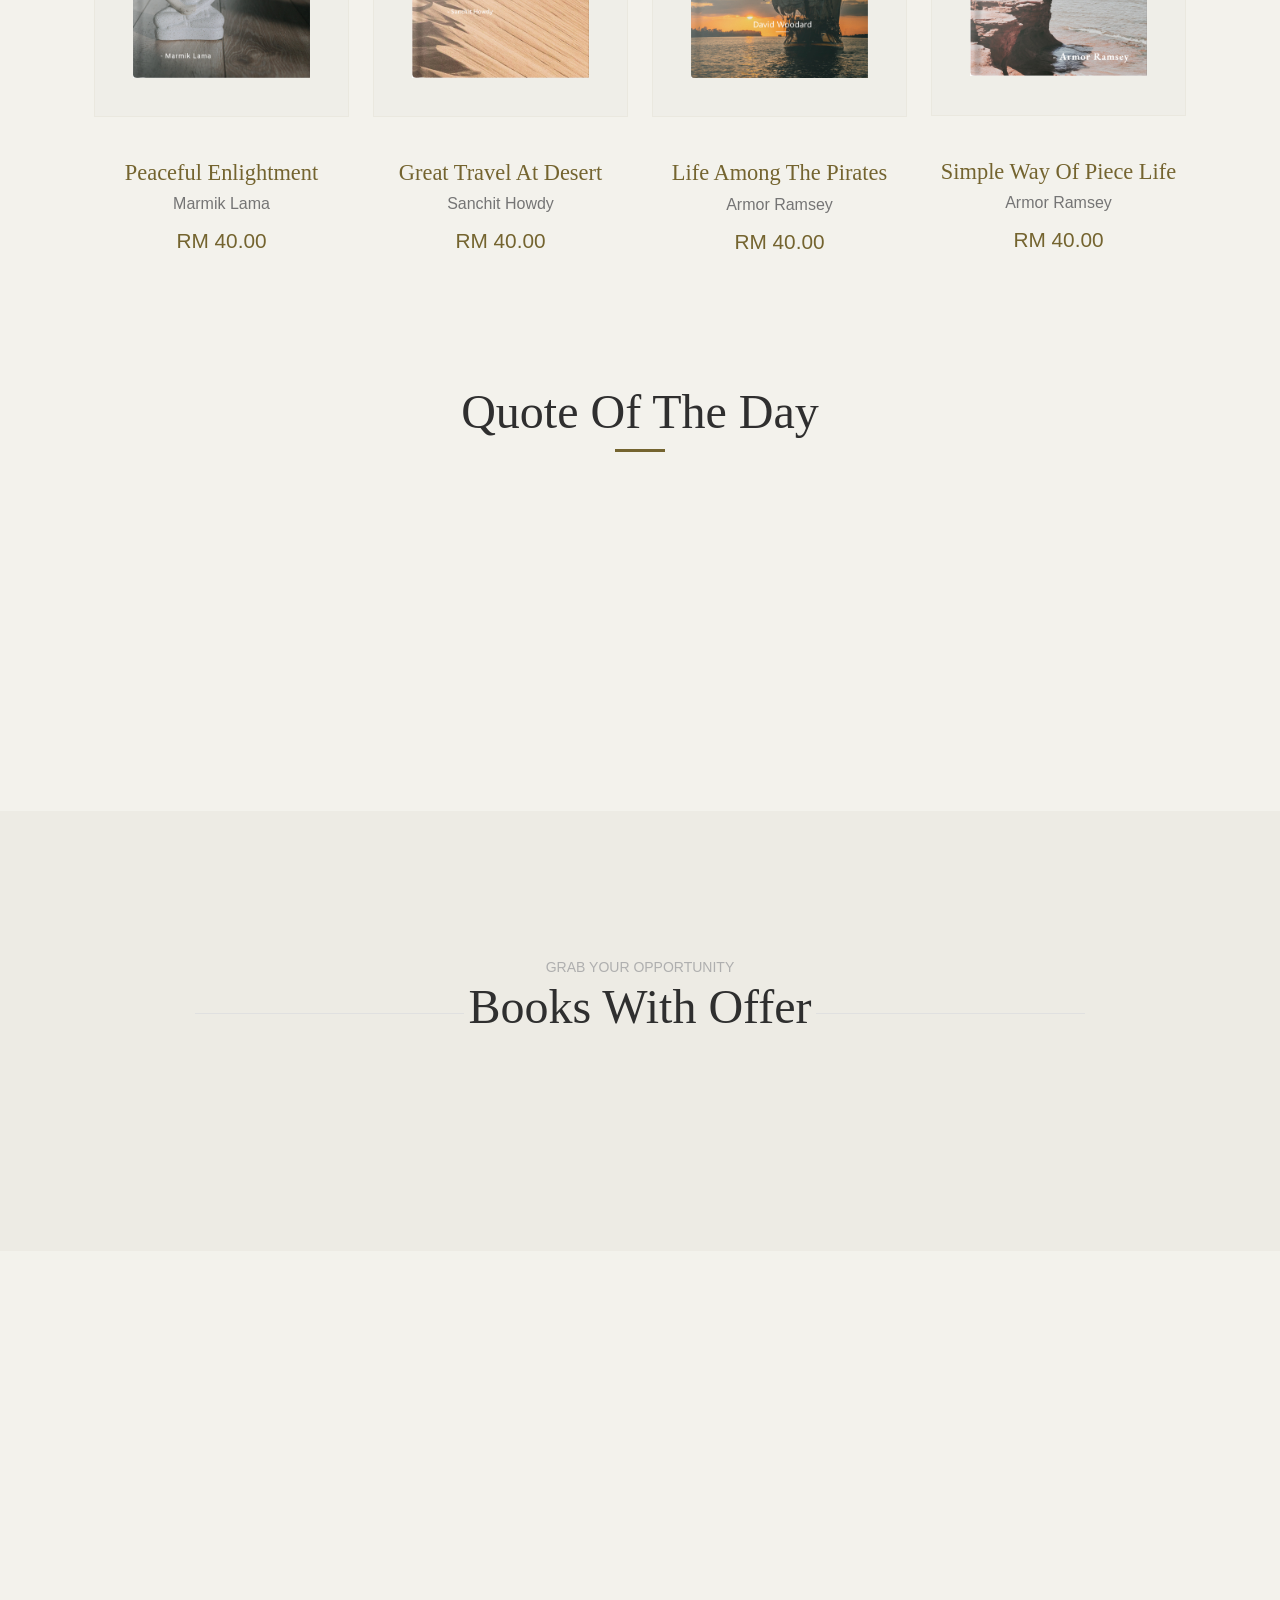
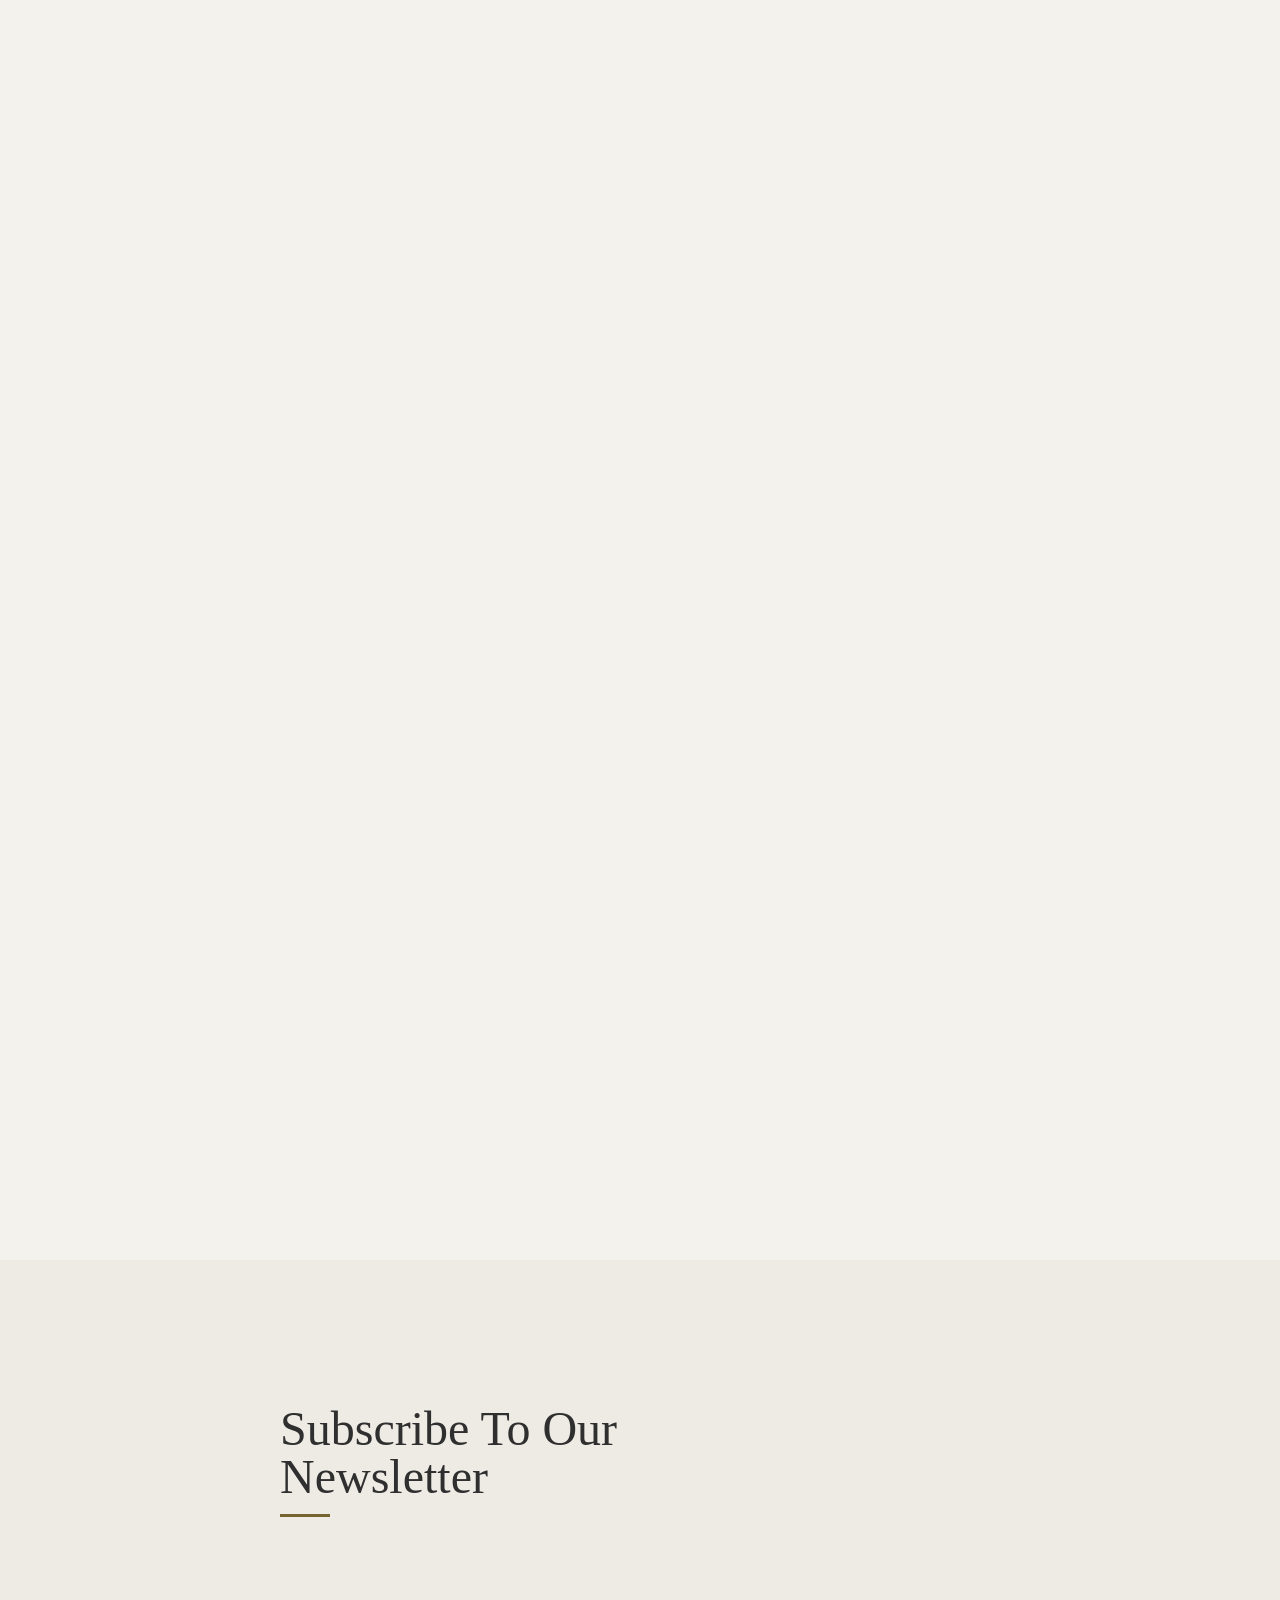
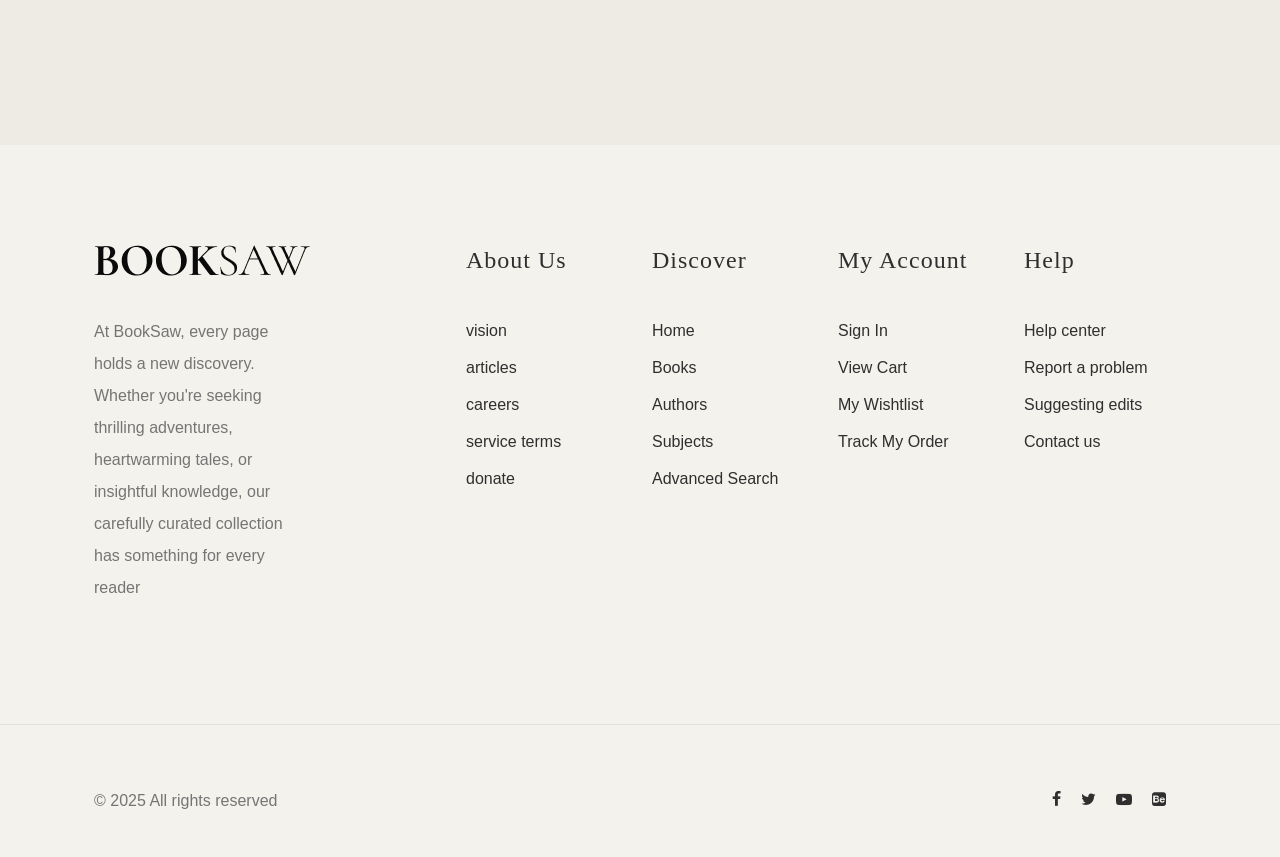
==== commit 2ce4c67b: "Tukar nama butang Popular kepada Popular Books" ====
--- a/index.html
+++ b/index.html
@@ -108,7 +108,7 @@
 
 									</li>
 									<li class="menu-item"><a href="#featured-books" class="nav-link">Guy</a></li>
-									<li class="menu-item"><a href="#popular-books" class="nav-link">Popular</a></li>
+									<li class="menu-item"><a href="#popular-books" class="nav-link">Popular Book</a></li>
 									<li class="menu-item"><a href="#special-offer" class="nav-link">Offer</a></li>
 									<li class="menu-item"><a href="#latest-blog" class="nav-link">Articles</a></li>
 								</ul>
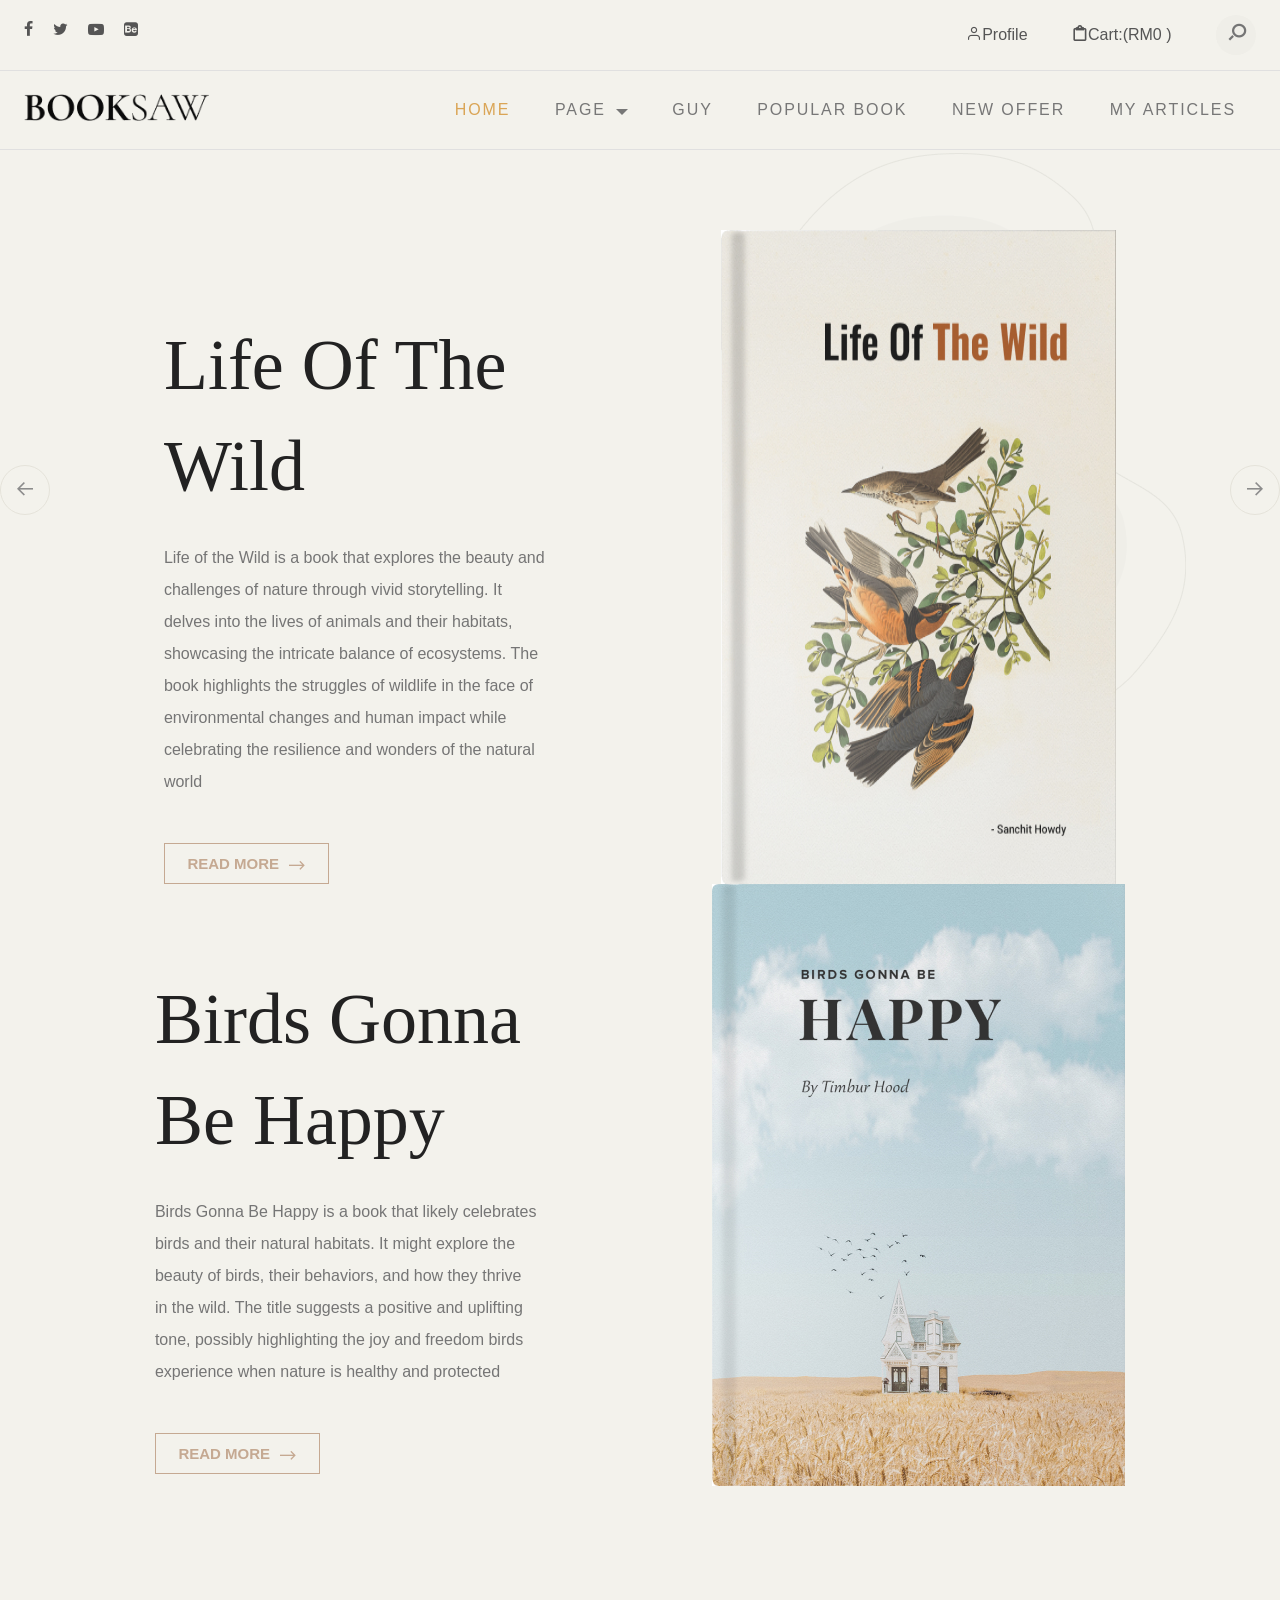
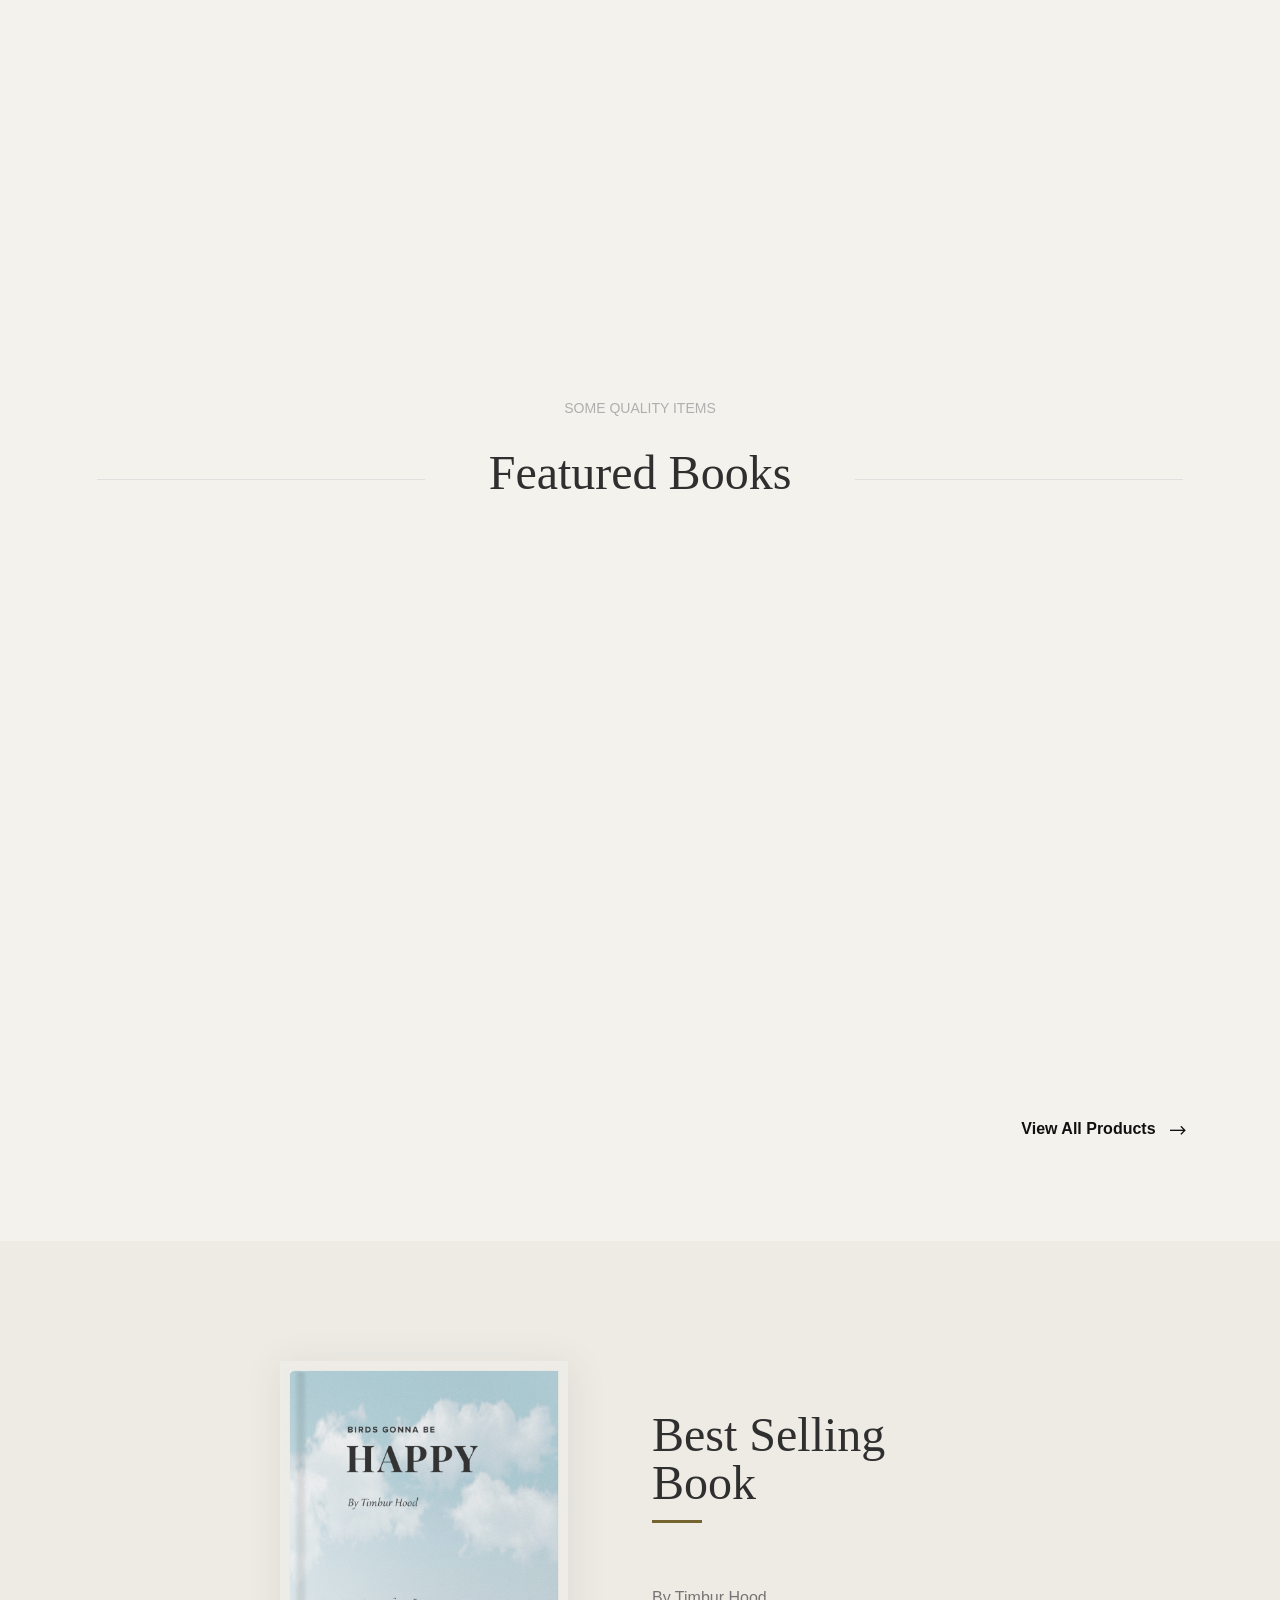
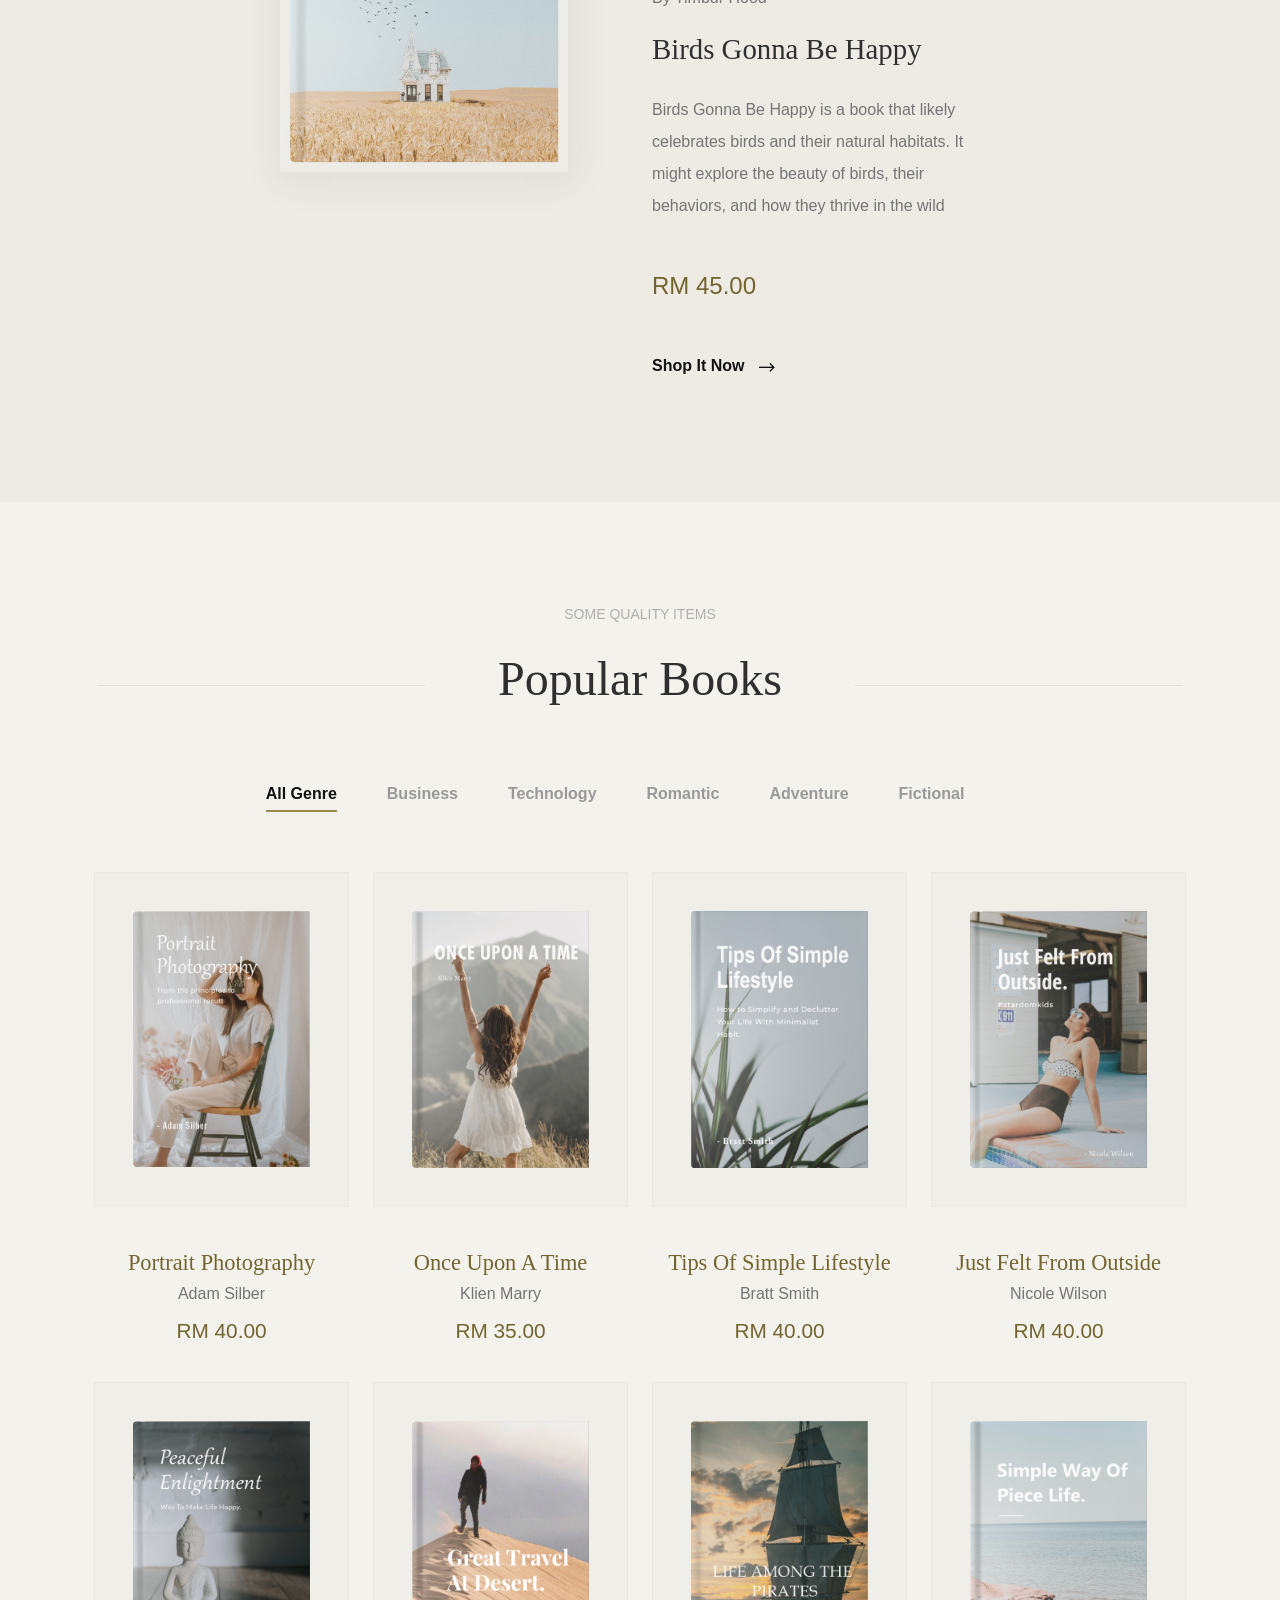
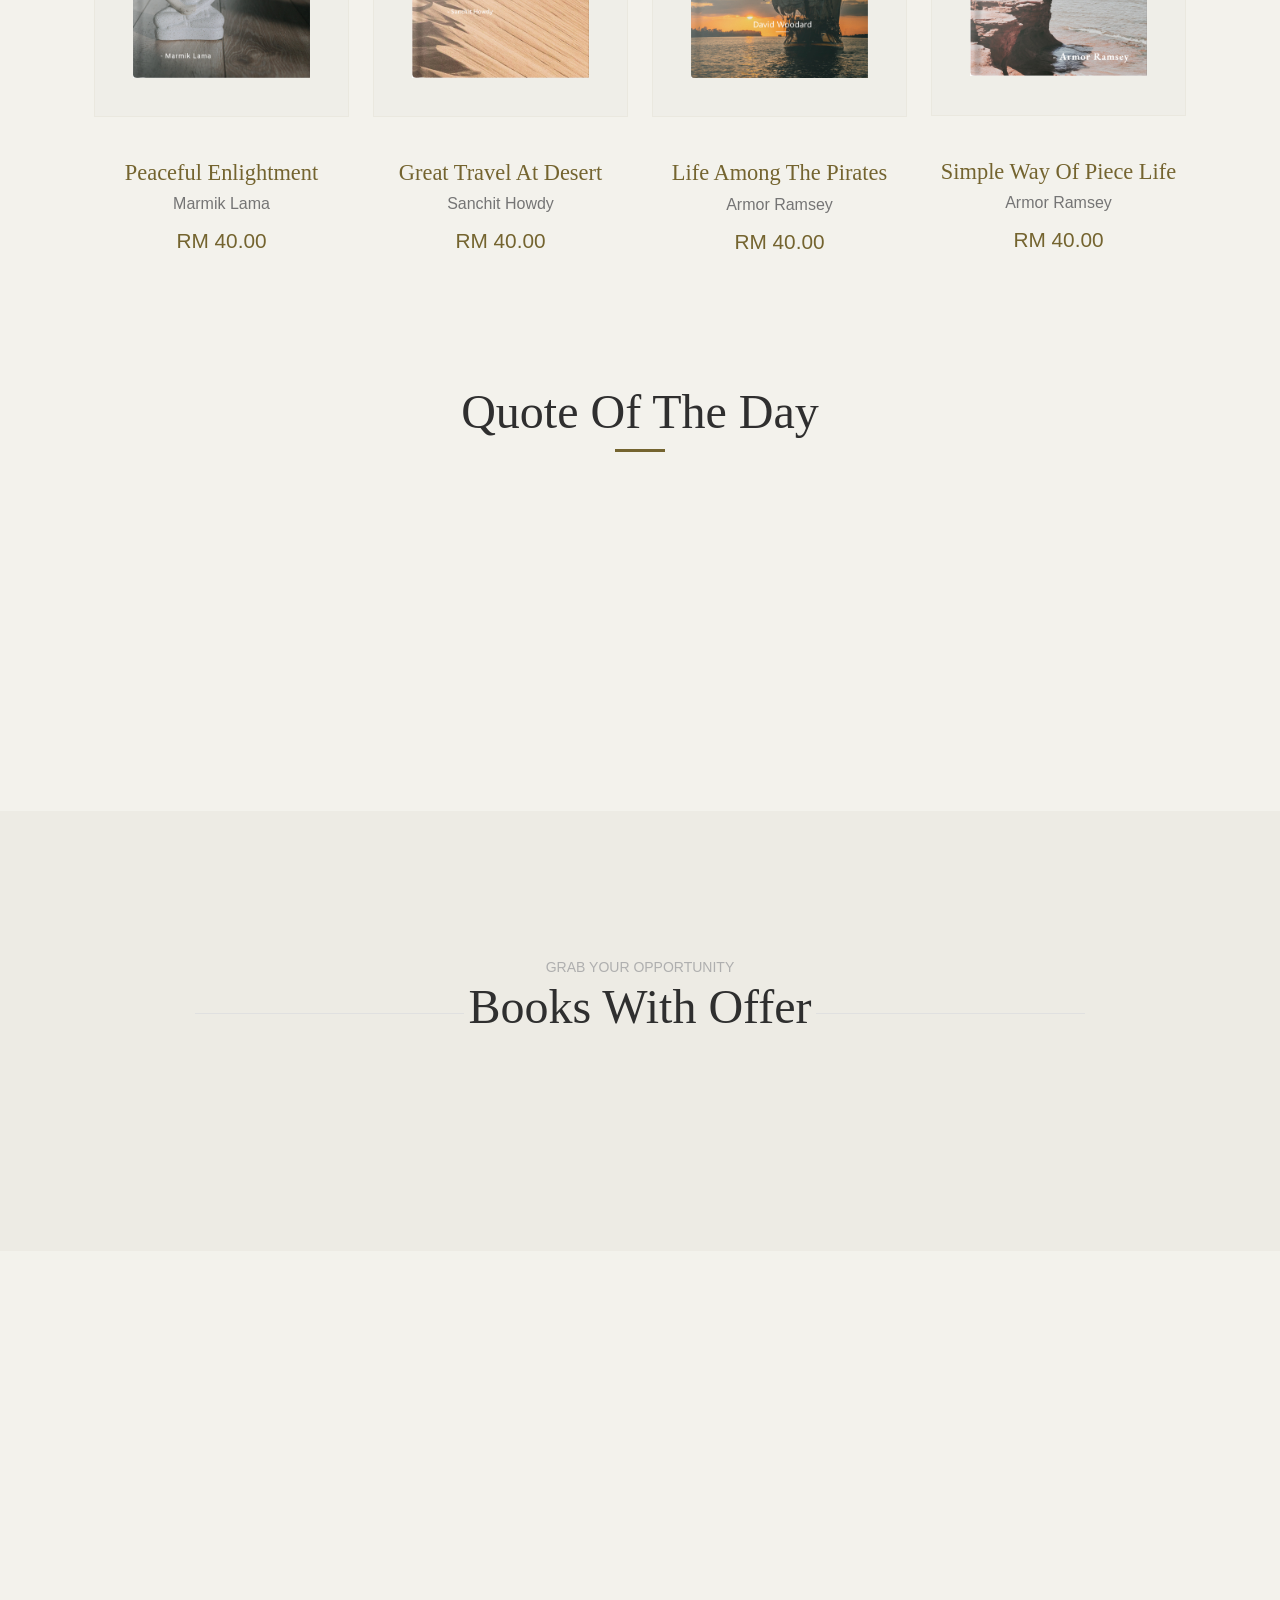
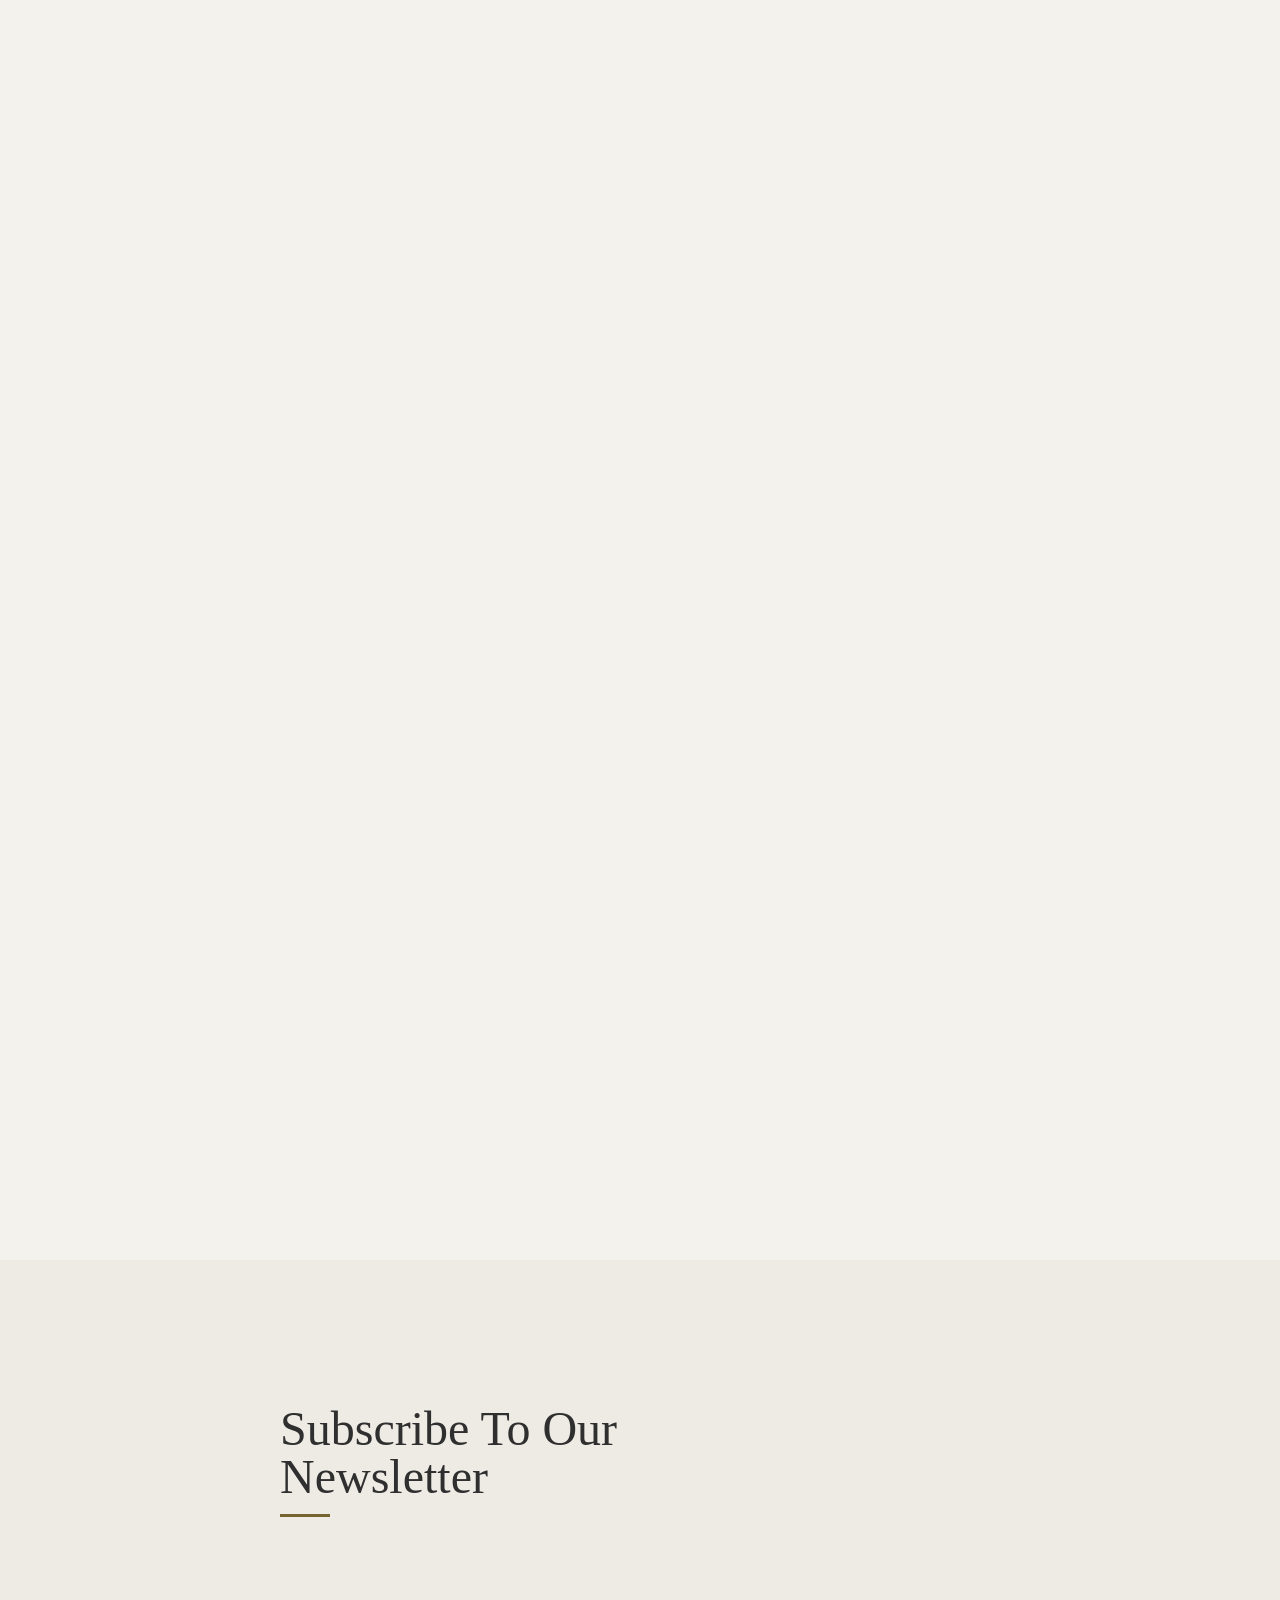
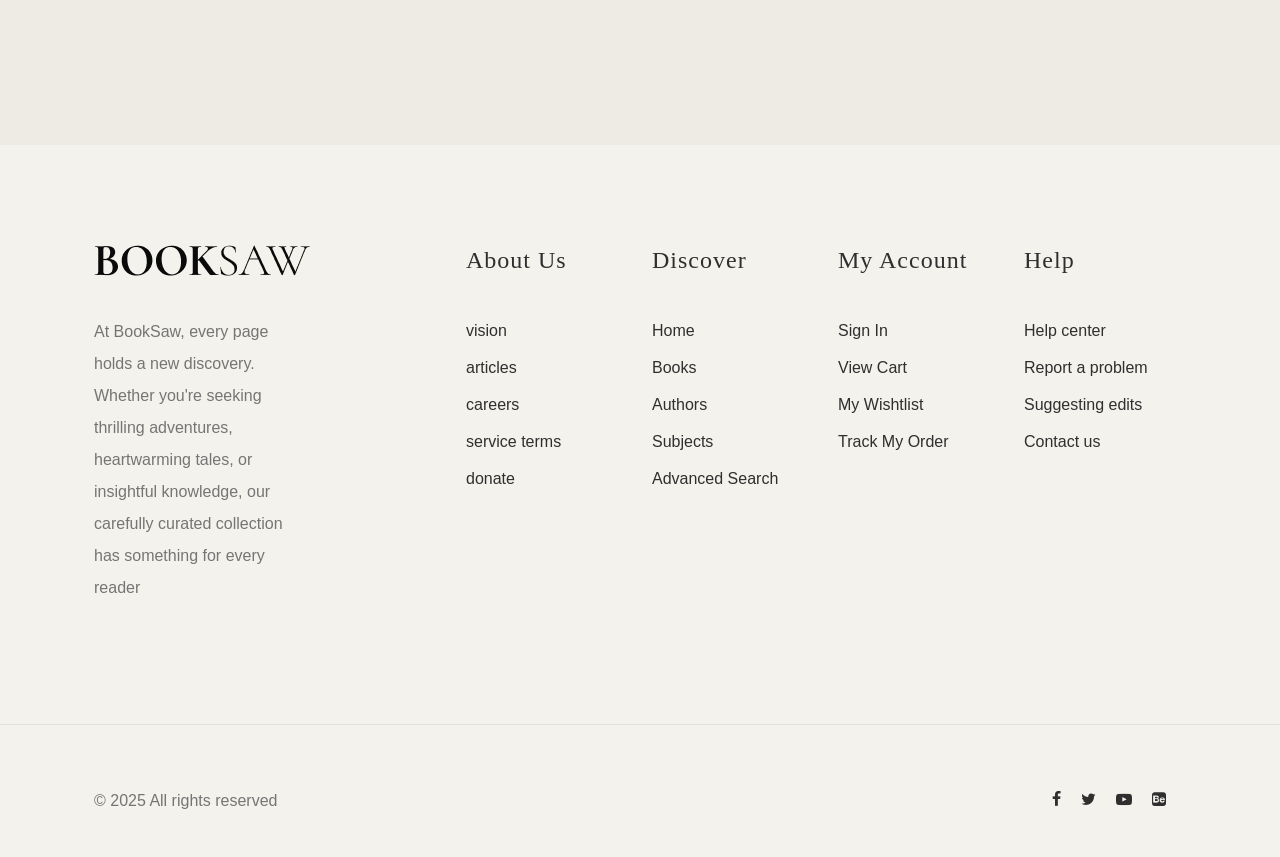
==== commit 974b6655: "2 change" ====
--- a/index.html
+++ b/index.html
@@ -109,8 +109,8 @@
 									</li>
 									<li class="menu-item"><a href="#featured-books" class="nav-link">Guy</a></li>
 									<li class="menu-item"><a href="#popular-books" class="nav-link">Popular Book</a></li>
-									<li class="menu-item"><a href="#special-offer" class="nav-link">Offer</a></li>
-									<li class="menu-item"><a href="#latest-blog" class="nav-link">Articles</a></li>
+									<li class="menu-item"><a href="#special-offer" class="nav-link"> New Offer</a></li>
+									<li class="menu-item"><a href="#latest-blog" class="nav-link">my Articles</a></li>
 								</ul>
 
 								<div class="hamburger">
